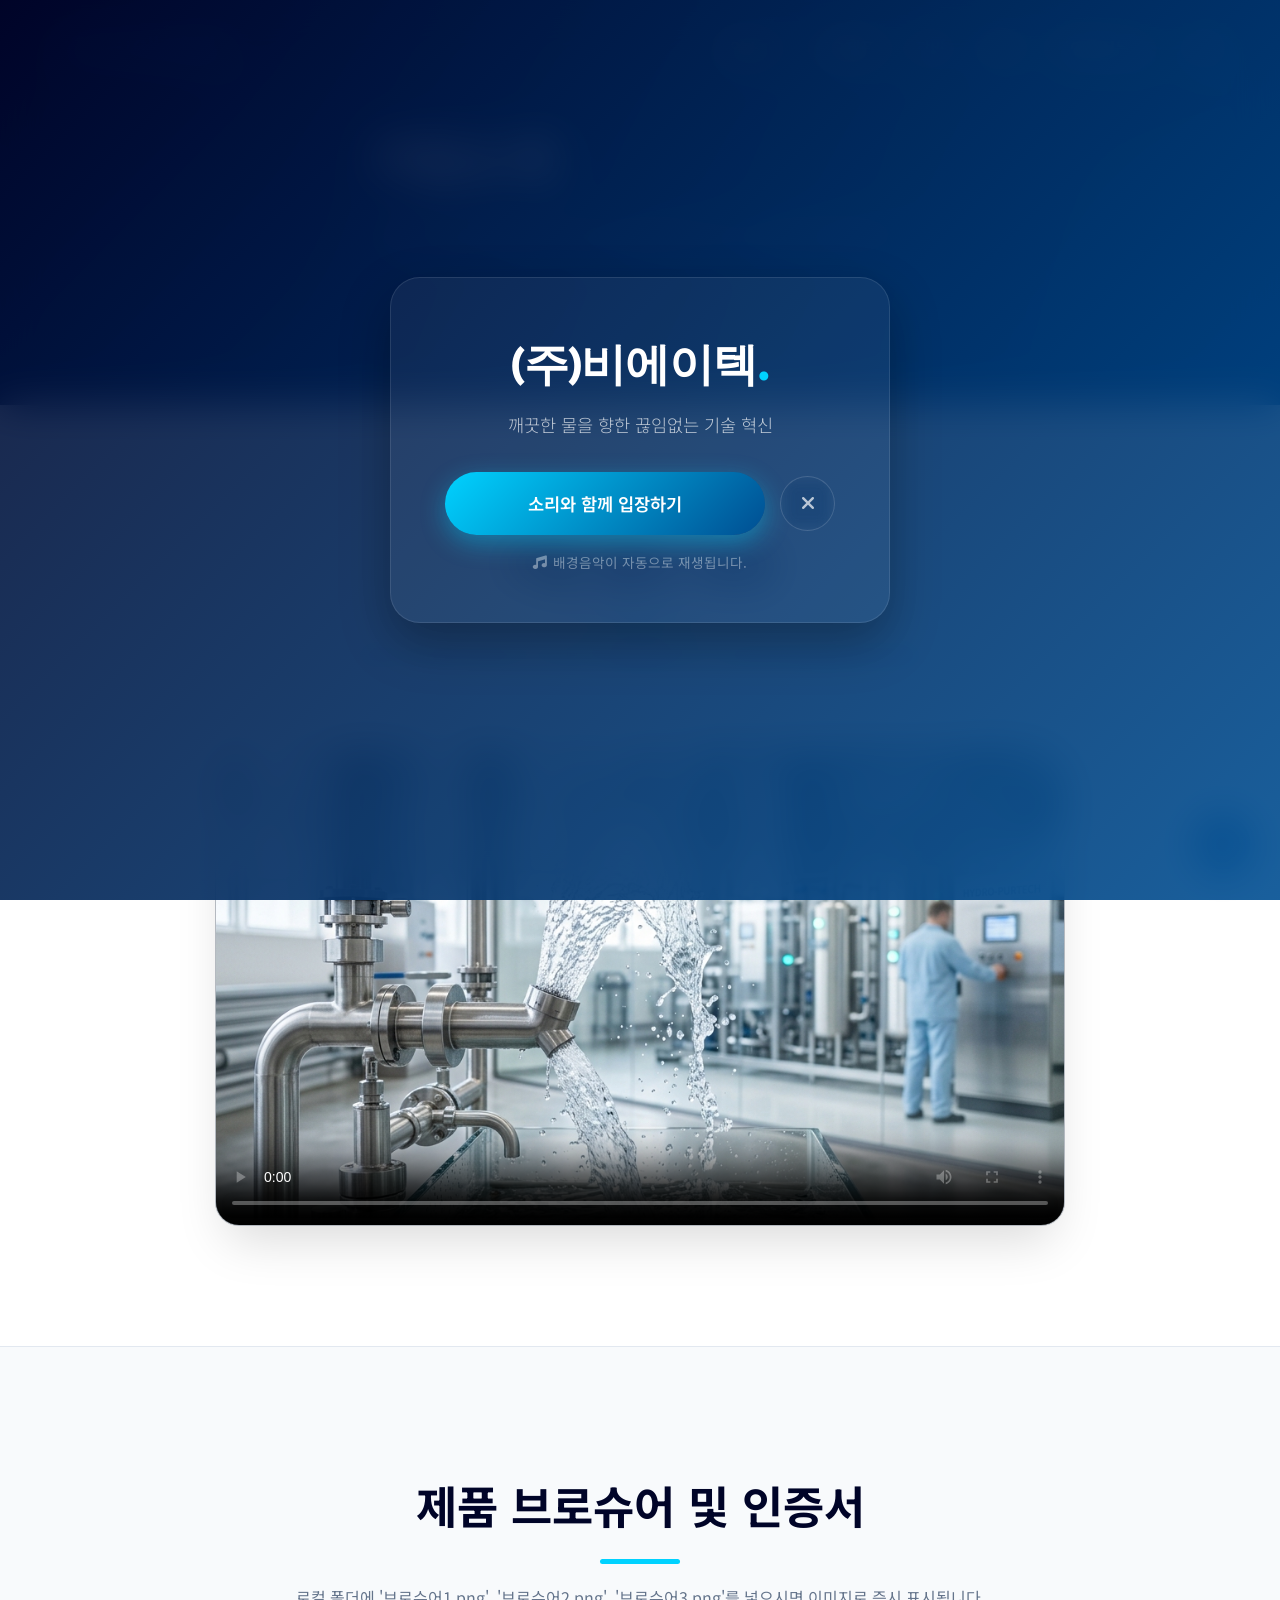
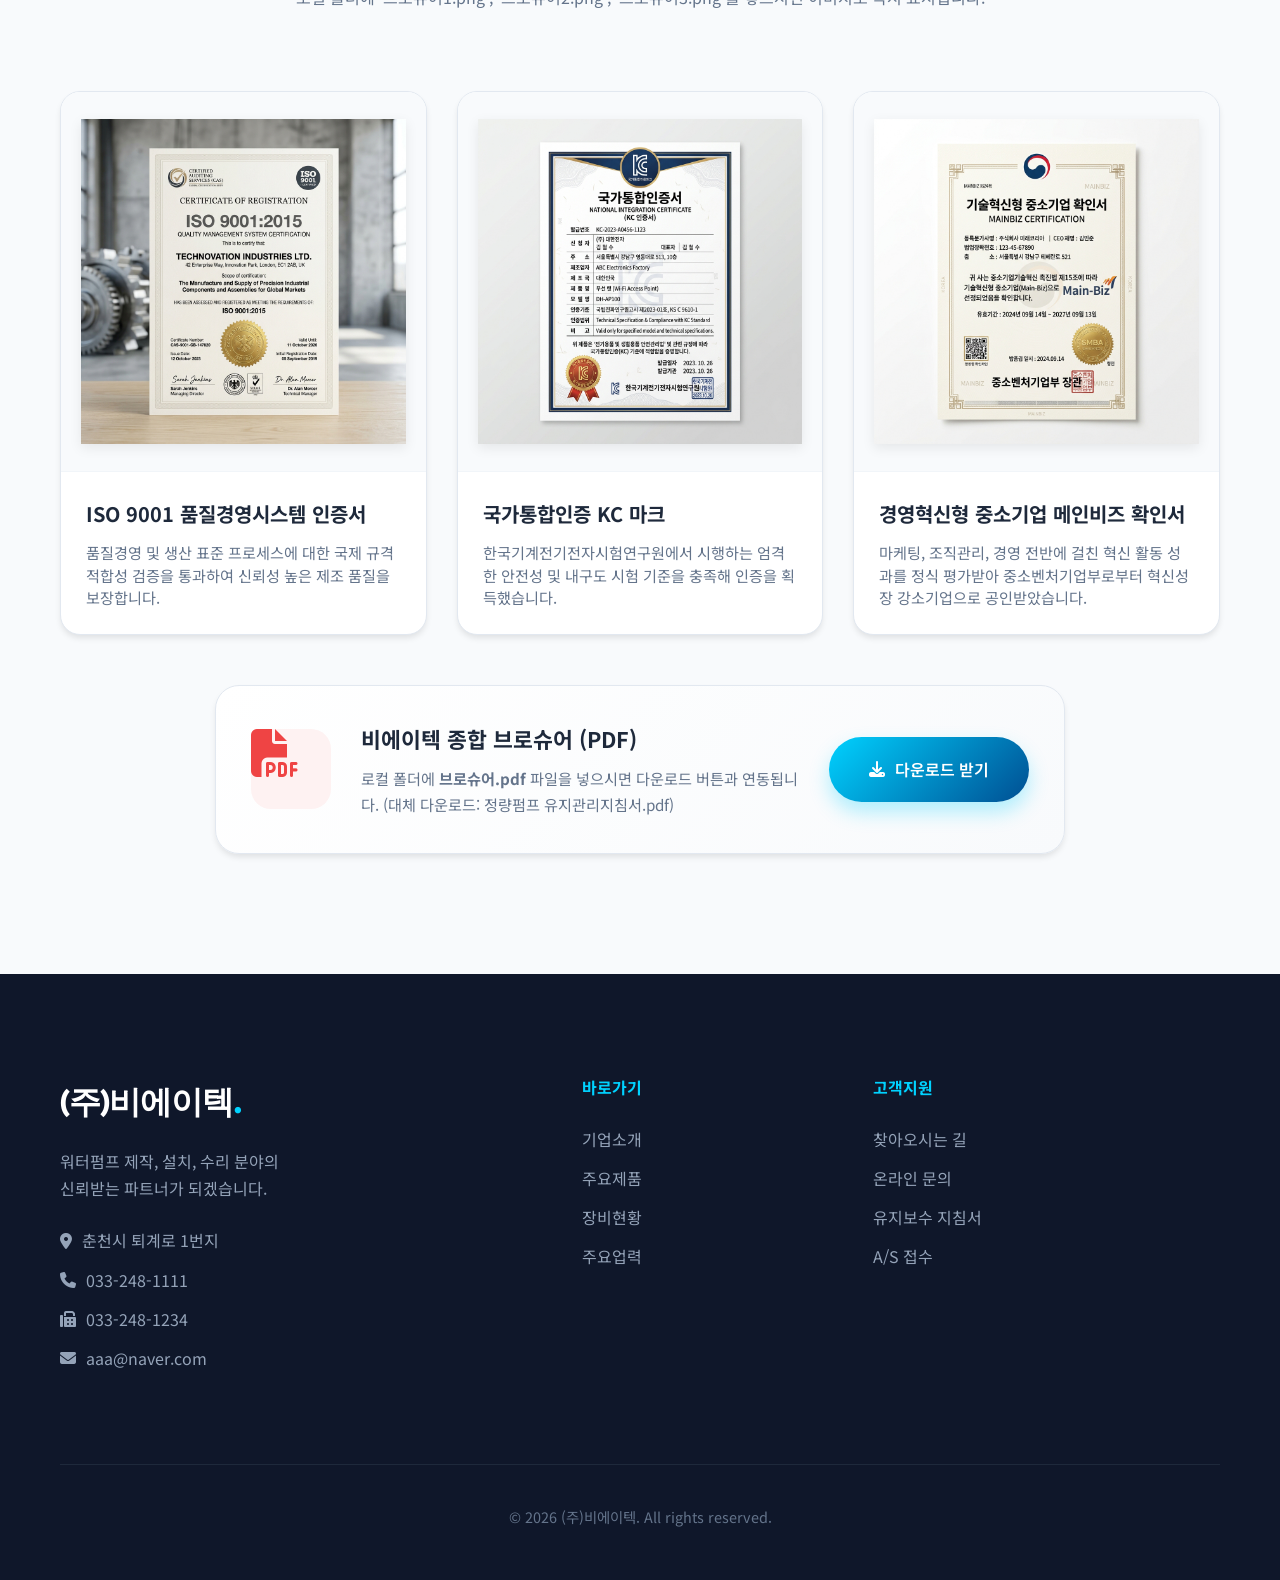
==== intro.html @ d4df1e77 "'기업소개' 부분을 수정해줘" ====
<!DOCTYPE html>
<html lang="ko">
<head>
    <meta charset="UTF-8">
    <meta name="viewport" content="width=device-width, initial-scale=1.0">
    <title>(주)비에이텍 - 기업소개</title>
    <meta name="description" content="(주)비에이텍의 기업 비전, 홍보 영상 및 정밀 정량펌프 제품 브로슈어를 소개합니다.">
    <link rel="stylesheet" href="index.css">
    <!-- Font Awesome for icons -->
    <link rel="stylesheet" href="https://cdnjs.cloudflare.com/ajax/libs/font-awesome/6.4.0/css/all.min.css">
</head>
<body>

    <!-- Header Navigation -->
    <nav id="navbar" class="scrolled"> <!-- Always scrolled styling on subpages for readability -->
        <div class="container nav-content">
            <a href="index.html" class="logo">(주)비에이텍<span>.</span></a>
            <ul class="nav-links">
                <li><a href="intro.html" class="active">기업소개</a></li>
                <li><a href="product.html">주요제품</a></li>
                <li><a href="equipment.html">장비</a></li>
                <li><a href="sales_history.html">업력</a></li>
                <li><a href="map.html">찾아오시는 길</a></li>
                <li><a href="inquiry.html">문의</a></li>
            </ul>
        </div>
    </nav>

    <!-- Subpage Hero Section -->
    <section class="subpage-hero">
        <div class="subpage-hero-overlay"></div>
        <div class="container subpage-hero-content reveal">
            <h1>기업소개</h1>
            <p>기술과 품질로 보답하는 물 관리 솔루션의 리더, (주)비에이텍입니다.</p>
        </div>
    </section>

    <!-- Company Video Section -->
    <section class="section" style="background-color: #ffffff;">
        <div class="container">
            <div class="section-header reveal">
                <h2>기업 홍보 영상</h2>
                <div class="divider"></div>
                <p style="margin-top: 20px; color: var(--text-muted);">혁신적인 기술력과 친환경 시스템으로 미래를 열어가는 비에이텍의 활약상을 감상하세요.</p>
            </div>
            
            <div class="video-container reveal">
                <!-- HTML5 Video Player with beautiful poster and local/online dual fallback -->
                <!-- 로컬 폴더에 '홍보영상.mp4' 파일이 있으면 우선 재생되며, 없을 경우 수처리 데모 영상이 재생됩니다. -->
                <video controls poster="hero.png" class="promo-video">
                    <source src="홍보영상.mp4" type="video/mp4">
                    <source src="https://assets.mixkit.co/videos/preview/mixkit-water-filtration-system-in-operation-40078-large.mp4" type="video/mp4">
                    우수한 화질의 비디오 플레이어가 지원되지 않는 브라우저입니다.
                </video>
            </div>
        </div>
    </section>

    <!-- Brochure Section -->
    <section class="section" style="background-color: #f8fafc; border-top: 1px solid #e2e8f0;">
        <div class="container">
            <div class="section-header reveal">
                <h2>제품 브로슈어 및 인증서</h2>
                <div class="divider"></div>
                <p style="margin-top: 20px; color: var(--text-muted);">로컬 폴더에 '브로슈어1.png', '브로슈어2.png', '브로슈어3.png'를 넣으시면 이미지로 즉시 표시됩니다.</p>
            </div>

            <!-- Brochure Gallery Grid with fallback image handling -->
            <div class="brochure-grid reveal">
                <div class="brochure-card">
                    <div class="brochure-img-wrapper">
                        <img src="브로슈어1.png" alt="ISO 9001 품질경영시스템 인증서" onerror="this.src='cert_iso.png'">
                    </div>
                    <div class="brochure-info">
                        <h3>ISO 9001 품질경영시스템 인증서</h3>
                        <p>품질경영 및 생산 표준 프로세스에 대한 국제 규격 적합성 검증을 통과하여 신뢰성 높은 제조 품질을 보장합니다.</p>
                    </div>
                </div>

                <div class="brochure-card">
                    <div class="brochure-img-wrapper">
                        <img src="브로슈어2.png" alt="국가통합인증 KC 마크" onerror="this.src='cert_kc.png'">
                    </div>
                    <div class="brochure-info">
                        <h3>국가통합인증 KC 마크</h3>
                        <p>한국기계전기전자시험연구원에서 시행하는 엄격한 안전성 및 내구도 시험 기준을 충족해 인증을 획득했습니다.</p>
                    </div>
                </div>

                <div class="brochure-card">
                    <div class="brochure-img-wrapper">
                        <img src="브로슈어3.png" alt="경영혁신형 중소기업 메인비즈 확인서" onerror="this.src='cert_mainbiz.png'">
                    </div>
                    <div class="brochure-info">
                        <h3>경영혁신형 중소기업 메인비즈 확인서</h3>
                        <p>마케팅, 조직관리, 경영 전반에 걸친 혁신 활동 성과를 정식 평가받아 중소벤처기업부로부터 혁신성장 강소기업으로 공인받았습니다.</p>
                    </div>
                </div>
            </div>

            <!-- Brochure Download Action -->
            <div class="brochure-download-container reveal">
                <div class="download-box">
                    <i class="fas fa-file-pdf download-icon"></i>
                    <div class="download-text">
                        <h3>비에이텍 종합 브로슈어 (PDF)</h3>
                        <p>로컬 폴더에 <strong>브로슈어.pdf</strong> 파일을 넣으시면 다운로드 버튼과 연동됩니다. (대체 다운로드: 정량펌프 유지관리지침서.pdf)</p>
                    </div>
                    <!-- 다운로드 기능 수행 링크. 브로슈어.pdf를 다운로드할 수 있도록 설계하되, 없을 경우 기존 지침서로 다운로드 실행 -->
                    <a href="브로슈어.pdf" download="비에이텍_브로슈어.pdf" class="btn btn-primary download-btn" onerror="this.href='정량펌프 유지관리지침서.pdf'">
                        <i class="fas fa-download"></i> 다운로드 받기
                    </a>
                </div>
            </div>
        </div>
    </section>

    <!-- Footer Section -->
    <footer>
        <div class="container">
            <div class="footer-grid">
                <div class="footer-brand">
                    <h3 class="logo">(주)비에이텍<span>.</span></h3>
                    <p style="margin-bottom: 25px; color: #94a3b8;">워터펌프 제작, 설치, 수리 분야의<br>신뢰받는 파트너가 되겠습니다.</p>
                    <div class="footer-info">
                        <p><i class="fas fa-map-marker-alt"></i> 춘천시 퇴계로 1번지</p>
                        <p><i class="fas fa-phone"></i> 033-248-1111</p>
                        <p><i class="fas fa-fax"></i> 033-248-1234</p>
                        <p><i class="fas fa-envelope"></i> aaa@naver.com</p>
                    </div>
                </div>
                <div class="footer-links">
                    <h4>바로가기</h4>
                    <ul>
                        <li><a href="intro.html">기업소개</a></li>
                        <li><a href="product.html">주요제품</a></li>
                        <li><a href="equipment.html">장비현황</a></li>
                        <li><a href="sales_history.html">주요업력</a></li>
                    </ul>
                </div>
                <div class="footer-links">
                    <h4>고객지원</h4>
                    <ul>
                        <li><a href="map.html">찾아오시는 길</a></li>
                        <li><a href="inquiry.html">온라인 문의</a></li>
                        <li><a href="#">유지보수 지침서</a></li>
                        <li><a href="#">A/S 접수</a></li>
                    </ul>
                </div>
            </div>
            <div class="footer-bottom">
                <p>&copy; 2026 (주)비에이텍. All rights reserved.</p>
            </div>
        </div>
    </footer>

    <!-- Lightbox Modal for Brochure Preview -->
    <div id="lightbox-modal" class="lightbox-modal">
        <span class="lightbox-close">&times;</span>
        <img class="lightbox-content" id="lightbox-img" alt="브로슈어 크게 보기">
        <div id="lightbox-caption" class="lightbox-caption"></div>
    </div>

    <script src="script.js"></script>
</body>
</html>
---- index.css ----
@import url('https://fonts.googleapis.com/css2?family=Outfit:wght@300;400;600;800&family=Noto+Sans+KR:wght@300;400;500;700;900&display=swap');

:root {
    --primary: #004e92;
    --primary-dark: #000428;
    --secondary: #00d2ff;
    --accent: #00f2fe;
    --white: #ffffff;
    --bg-light: #f8fafc;
    --text-main: #1e293b;
    --text-muted: #64748b;
    --glass: rgba(255, 255, 255, 0.7);
    --glass-border: rgba(255, 255, 255, 0.4);
    --shadow-sm: 0 4px 6px -1px rgb(0 0 0 / 0.1);
    --shadow-lg: 0 20px 25px -5px rgb(0 0 0 / 0.1);
    --transition: all 0.5s cubic-bezier(0.4, 0, 0.2, 1);
}

* {
    margin: 0;
    padding: 0;
    box-sizing: border-box;
}

body {
    font-family: 'Noto Sans KR', sans-serif;
    color: var(--text-main);
    line-height: 1.7;
    background-color: var(--bg-light);
    overflow-x: hidden;
}

/* --- Layout --- */
.container {
    max-width: 1200px;
    margin: 0 auto;
    padding: 0 20px;
}

section {
    padding: 120px 0;
}

/* --- Navigation --- */
nav {
    position: fixed;
    top: 0;
    width: 100%;
    z-index: 1000;
    padding: 1.5rem 0;
    transition: var(--transition);
}

nav.scrolled {
    background: rgba(255, 255, 255, 0.85);
    backdrop-filter: blur(15px);
    padding: 1rem 0;
    box-shadow: var(--shadow-sm);
    border-bottom: 1px solid var(--glass-border);
}

.nav-content {
    display: flex;
    justify-content: space-between;
    align-items: center;
}

.logo {
    font-family: 'Outfit', sans-serif;
    font-size: 1.8rem;
    font-weight: 800;
    color: var(--primary);
    text-decoration: none;
    letter-spacing: -1px;
}

.logo span {
    color: var(--secondary);
}

.nav-links {
    display: flex;
    gap: 2.5rem;
    list-style: none;
}

.nav-links a {
    text-decoration: none;
    color: var(--text-main);
    font-weight: 500;
    font-size: 1.05rem;
    transition: var(--transition);
    position: relative;
}

nav:not(.scrolled) .nav-links a {
    color: white;
}

.nav-links a::after {
    content: '';
    position: absolute;
    bottom: -5px;
    left: 0;
    width: 0;
    height: 2px;
    background: var(--secondary);
    transition: var(--transition);
}

.nav-links a:hover::after {
    width: 100%;
}

/* --- Hero Section --- */
.hero {
    height: 100vh;
    display: flex;
    align-items: center;
    position: relative;
    background: var(--primary-dark);
    color: white;
    overflow: hidden;
}

.hero-overlay {
    position: absolute;
    top: 0;
    left: 0;
    width: 100%;
    height: 100%;
    background: linear-gradient(135deg, rgba(0, 4, 40, 0.8) 0%, rgba(0, 78, 146, 0.4) 100%);
    z-index: 1;
}

.hero-img {
    position: absolute;
    top: 0;
    left: 0;
    width: 100%;
    height: 100%;
    object-fit: cover;
    z-index: 0;
    animation: zoomOut 20s infinite alternate;
}

@keyframes zoomOut {
    from { transform: scale(1); }
    to { transform: scale(1.1); }
}

.hero-content {
    position: relative;
    z-index: 2;
    max-width: 800px;
}

.hero h1 {
    font-size: 4rem;
    font-weight: 900;
    line-height: 1.2;
    margin-bottom: 2rem;
    text-shadow: 0 10px 30px rgba(0,0,0,0.5);
}

.hero p {
    font-size: 1.5rem;
    font-weight: 300;
    margin-bottom: 3rem;
    opacity: 0.9;
}

.cta-group {
    display: flex;
    gap: 1.5rem;
}

.btn {
    padding: 1.2rem 2.5rem;
    border-radius: 50px;
    font-weight: 600;
    text-decoration: none;
    transition: var(--transition);
    display: inline-block;
}

.btn-primary {
    background: linear-gradient(135deg, var(--secondary), var(--primary));
    color: white;
    box-shadow: 0 10px 20px rgba(0, 210, 255, 0.3);
}

.btn-primary:hover {
    transform: translateY(-5px);
    box-shadow: 0 15px 30px rgba(0, 210, 255, 0.4);
}

/* --- Features --- */
.section-header {
    text-align: center;
    margin-bottom: 80px;
}

.section-header h2 {
    font-size: 2.8rem;
    color: var(--primary-dark);
    margin-bottom: 15px;
}

.section-header .divider {
    width: 80px;
    height: 5px;
    background: var(--secondary);
    margin: 0 auto;
    border-radius: 10px;
}

.features-grid {
    display: grid;
    grid-template-columns: repeat(auto-fit, minmax(350px, 1fr));
    gap: 30px;
}

.feature-card {
    background: white;
    padding: 50px;
    border-radius: 30px;
    box-shadow: var(--shadow-sm);
    transition: var(--transition);
    border: 1px solid #f1f5f9;
}

.feature-card:hover {
    transform: translateY(-10px);
    box-shadow: var(--shadow-lg);
}

.feature-icon {
    font-size: 3rem;
    margin-bottom: 25px;
    display: block;
}

.feature-card h3 {
    font-size: 1.6rem;
    margin-bottom: 15px;
    color: var(--primary);
}

/* --- Certifications --- */
.cert-grid {
    display: grid;
    grid-template-columns: repeat(auto-fit, minmax(300px, 1fr));
    gap: 40px;
    margin-top: 50px;
}

.cert-item {
    text-align: center;
    background: white;
    padding: 30px;
    border-radius: 20px;
    box-shadow: var(--shadow-sm);
    transition: var(--transition);
}

.cert-item:hover {
    transform: translateY(-15px);
    box-shadow: var(--shadow-lg);
}

.cert-img-wrapper {
    width: 100%;
    height: 400px;
    background: #f8fafc;
    border-radius: 15px;
    overflow: hidden;
    margin-bottom: 25px;
    border: 1px solid #e2e8f0;
    display: flex;
    align-items: center;
    justify-content: center;
}

.cert-img-wrapper img {
    max-width: 90%;
    max-height: 90%;
    object-fit: contain;
    transition: var(--transition);
}

.cert-item:hover .cert-img-wrapper img {
    transform: scale(1.05);
}

.cert-item h3 {
    color: var(--primary);
    margin-bottom: 10px;
}

.cert-item p {
    color: var(--text-muted);
}

/* --- Table --- */
.table-container {
    background: white;
    padding: 40px;
    border-radius: 30px;
    box-shadow: var(--shadow-sm);
    overflow-x: auto;
}

table {
    width: 100%;
    border-collapse: collapse;
    min-width: 800px;
}

th {
    background: var(--bg-light);
    color: var(--primary);
    padding: 20px;
    text-align: center;
    font-weight: 700;
    border-bottom: 2px solid #e2e8f0;
}

td {
    padding: 20px;
    text-align: center;
    border-bottom: 1px solid #f1f5f9;
}

tr:hover {
    background-color: #f8fafc;
}

/* --- Footer --- */
footer {
    background: #0f172a;
    color: white;
    padding: 100px 0 50px;
}

.footer-grid {
    display: grid;
    grid-template-columns: 2fr 1fr 1.5fr;
    gap: 60px;
    margin-bottom: 80px;
}

.footer-brand h3 {
    font-size: 2rem;
    margin-bottom: 20px;
    color: white;
}

.footer-info p {
    color: #94a3b8;
    margin-bottom: 12px;
    display: flex;
    align-items: center;
    gap: 10px;
}

.footer-links h4 {
    margin-bottom: 25px;
    color: var(--secondary);
}

.footer-links ul {
    list-style: none;
}

.footer-links li {
    margin-bottom: 12px;
}

.footer-links a {
    color: #94a3b8;
    text-decoration: none;
    transition: var(--transition);
}

.footer-links a:hover {
    color: white;
    padding-left: 5px;
}

.footer-bottom {
    border-top: 1px solid #1e293b;
    padding-top: 40px;
    text-align: center;
    color: #64748b;
    font-size: 0.9rem;
}

/* --- Animations --- */
.reveal {
    opacity: 0;
    transform: translateY(40px);
    transition: all 1s ease-out;
}

.reveal.active {
    opacity: 1;
    transform: translateY(0);
}

/* Responsive */
@media (max-width: 1024px) {
    .footer-grid { grid-template-columns: 1fr 1fr; }
}

@media (max-width: 768px) {
    .hero h1 { font-size: 2.5rem; }
    .nav-links { display: none; }
    .footer-grid { grid-template-columns: 1fr; }
}

/* --- Floating Music Toggle Styles --- */
.music-toggle {
    position: fixed;
    bottom: 30px;
    right: 30px;
    width: 55px;
    height: 55px;
    border-radius: 50%;
    background: rgba(0, 78, 146, 0.8);
    backdrop-filter: blur(8px);
    -webkit-backdrop-filter: blur(8px);
    border: 1px solid rgba(0, 210, 255, 0.3);
    color: white;
    font-size: 1.3rem;
    cursor: pointer;
    display: flex;
    align-items: center;
    justify-content: center;
    z-index: 9999;
    box-shadow: 0 8px 25px rgba(0, 78, 146, 0.3);
    transition: all 0.4s cubic-bezier(0.175, 0.885, 0.32, 1.275);
}

.music-toggle:hover {
    transform: scale(1.1);
    background: rgba(0, 78, 146, 0.95);
    border-color: rgba(0, 210, 255, 0.6);
    box-shadow: 0 10px 30px rgba(0, 210, 255, 0.5);
}

.music-toggle:active {
    transform: scale(0.95);
}

/* Muted State */
.music-toggle.paused {
    background: rgba(30, 41, 59, 0.8);
    border-color: rgba(148, 163, 184, 0.3);
    box-shadow: 0 4px 15px rgba(0, 0, 0, 0.25);
}

.music-toggle.paused .music-icon {
    color: rgba(255, 255, 255, 0.6);
}

/* Concentric Pulse Waves */
.music-toggle .pulse-wave {
    position: absolute;
    top: -1px;
    left: -1px;
    right: -1px;
    bottom: -1px;
    border-radius: 50%;
    border: 1.5px solid rgba(0, 210, 255, 0.6);
    opacity: 0;
    z-index: -1;
    pointer-events: none;
}

.music-toggle.playing .pulse-wave {
    animation: pulsePlay 2.4s cubic-bezier(0.25, 0, 0, 1) infinite;
}

.music-toggle.playing .wave-2 {
    animation-delay: 1.2s;
}

@keyframes pulsePlay {
    0% {
        transform: scale(1);
        opacity: 0.8;
    }
    100% {
        transform: scale(1.6);
        opacity: 0;
    }
}

/* Mobile Responsiveness for Controller */
@media (max-width: 768px) {
    .music-toggle {
        bottom: 20px;
        right: 20px;
        width: 48px;
        height: 48px;
        font-size: 1.1rem;
    }
}

/* --- Splash Screen Styles --- */
.splash-overlay {
    position: fixed;
    top: 0;
    left: 0;
    width: 100vw;
    height: 100vh;
    background: linear-gradient(135deg, rgba(0, 4, 40, 0.9) 0%, rgba(0, 78, 146, 0.9) 100%);
    backdrop-filter: blur(20px);
    -webkit-backdrop-filter: blur(20px);
    z-index: 10000;
    display: flex;
    align-items: center;
    justify-content: center;
    transition: opacity 0.8s cubic-bezier(0.4, 0, 0.2, 1), visibility 0.8s;
}

.splash-overlay.fade-out {
    opacity: 0;
    visibility: hidden;
    pointer-events: none;
}

.splash-content {
    text-align: center;
    color: white;
    padding: 3rem;
    border-radius: 30px;
    background: rgba(255, 255, 255, 0.05);
    border: 1px solid rgba(255, 255, 255, 0.1);
    box-shadow: 0 20px 50px rgba(0, 0, 0, 0.3);
    max-width: 500px;
    width: 90%;
    transform: translateY(0);
    transition: transform 0.8s cubic-bezier(0.34, 1.56, 0.64, 1);
}

.splash-overlay.fade-out .splash-content {
    transform: translateY(-50px);
}

.splash-logo {
    font-family: 'Outfit', sans-serif;
    font-size: 2.8rem;
    font-weight: 800;
    color: white;
    margin-bottom: 0.5rem;
    letter-spacing: -1px;
}

.splash-logo span {
    color: #00d2ff;
}

.splash-subtitle {
    font-size: 1.1rem;
    color: rgba(255, 255, 255, 0.7);
    margin-bottom: 0px;
    font-weight: 300;
}

.splash-btn-group {
    display: flex;
    align-items: center;
    justify-content: center;
    gap: 15px;
    margin-top: 2rem;
    margin-bottom: 1rem;
    width: 100%;
}

.splash-btn {
    padding: 1.2rem 2.5rem;
    border: none;
    border-radius: 50px;
    font-family: 'Noto Sans KR', sans-serif;
    font-size: 1.1rem;
    font-weight: 600;
    color: white;
    background: linear-gradient(135deg, #00d2ff, #004e92);
    box-shadow: 0 8px 25px rgba(0, 210, 255, 0.4);
    cursor: pointer;
    transition: all 0.3s cubic-bezier(0.175, 0.885, 0.32, 1.275);
    position: relative;
    overflow: hidden;
    flex-grow: 1;
    max-width: 320px;
}

.splash-btn:hover {
    transform: scale(1.03);
    box-shadow: 0 12px 30px rgba(0, 210, 255, 0.6);
}

.splash-btn:active {
    transform: scale(0.98);
}

.splash-close-btn {
    width: 55px;
    height: 55px;
    border-radius: 50%;
    border: 1px solid rgba(255, 255, 255, 0.15);
    background: rgba(255, 255, 255, 0.05);
    color: rgba(255, 255, 255, 0.7);
    font-size: 1.2rem;
    cursor: pointer;
    display: flex;
    align-items: center;
    justify-content: center;
    transition: all 0.3s cubic-bezier(0.175, 0.885, 0.32, 1.275);
    backdrop-filter: blur(8px);
    -webkit-backdrop-filter: blur(8px);
    flex-shrink: 0;
}

.splash-close-btn:hover {
    transform: scale(1.05);
    background: rgba(255, 255, 255, 0.15);
    color: white;
    border-color: rgba(255, 255, 255, 0.3);
}

.splash-close-btn:active {
    transform: scale(0.95);
}

.splash-note {
    font-size: 0.85rem;
    color: rgba(255, 255, 255, 0.4);
    display: flex;
    align-items: center;
    justify-content: center;
    gap: 6px;
    width: 100%;
}

@media (max-width: 480px) {
    .splash-btn-group {
        flex-direction: column-reverse;
        gap: 12px;
    }
    .splash-btn {
        width: 100%;
        max-width: none;
    }
    .splash-close-btn {
        width: 100%;
        border-radius: 50px;
        height: 50px;
    }
}

/* --- Card News Section Styles --- */
.card-news-section {
    padding: 100px 0;
    background-color: #ffffff;
}

.card-news-slider-wrapper {
    display: flex;
    align-items: center;
    justify-content: center;
    gap: 30px;
    margin: 0 auto;
    max-width: 800px;
    width: 100%;
}

.slider-viewport {
    position: relative;
    width: 100%;
    max-width: 600px;
    aspect-ratio: 1 / 1; /* Set dynamically via JS, default square */
    background: #f8fafc;
    border-radius: 24px;
    box-shadow: var(--shadow-sm);
    border: 1px solid #e2e8f0;
    overflow: hidden;
    transition: box-shadow 0.3s ease;
}

.slider-viewport:hover {
    box-shadow: var(--shadow-lg);
}

.pdf-slides-track {
    display: flex;
    width: 100%;
    height: 100%;
    transition: transform 0.5s cubic-bezier(0.4, 0, 0.2, 1);
}

.pdf-slide {
    flex: 0 0 100%;
    width: 100%;
    height: 100%;
    display: flex;
    align-items: center;
    justify-content: center;
    background: white;
}

.pdf-slide canvas,
.pdf-slide img {
    max-width: 100%;
    max-height: 100%;
    object-fit: contain;
    display: block;
    background: white;
}

.pdf-loader {
    position: absolute;
    top: 0;
    left: 0;
    width: 100%;
    height: 100%;
    background: rgba(255, 255, 255, 0.95);
    display: flex;
    flex-direction: column;
    align-items: center;
    justify-content: center;
    gap: 15px;
    z-index: 10;
    color: var(--text-muted);
}

.pdf-loader .spinner {
    width: 40px;
    height: 40px;
    border: 3px solid rgba(0, 78, 146, 0.1);
    border-radius: 50%;
    border-top-color: var(--primary);
    animation: spin 1s ease-in-out infinite;
}

.slider-arrow-btn {
    width: 55px;
    height: 55px;
    border-radius: 50%;
    border: 1px solid #e2e8f0;
    background: white;
    color: var(--primary);
    font-size: 1.2rem;
    cursor: pointer;
    display: flex;
    align-items: center;
    justify-content: center;
    box-shadow: 0 4px 10px rgba(0, 0, 0, 0.05);
    transition: all 0.3s cubic-bezier(0.175, 0.885, 0.32, 1.275);
    flex-shrink: 0;
}

.slider-arrow-btn:hover:not(:disabled) {
    transform: scale(1.1);
    background: var(--primary);
    color: white;
    border-color: var(--primary);
    box-shadow: 0 8px 20px rgba(0, 78, 146, 0.2);
}

.slider-arrow-btn:active:not(:disabled) {
    transform: scale(0.95);
}

.slider-arrow-btn:disabled {
    opacity: 0.3;
    cursor: not-allowed;
}

.card-news-info {
    text-align: center;
    margin-top: 25px;
}

.page-indicator {
    font-family: 'Outfit', sans-serif;
    font-size: 1.1rem;
    font-weight: 600;
    color: var(--text-main);
    background: #f1f5f9;
    padding: 8px 18px;
    border-radius: 20px;
    display: inline-block;
    border: 1px solid #e2e8f0;
}

/* Mobile Responsiveness for Card News */
@media (max-width: 768px) {
    .card-news-slider-wrapper {
        gap: 15px;
    }
    .slider-arrow-btn {
        width: 45px;
        height: 45px;
        font-size: 1rem;
    }
}

@media (max-width: 576px) {
    .card-news-slider-wrapper {
        position: relative;
        padding-bottom: 70px;
    }
    .slider-arrow-btn {
        position: absolute;
        bottom: 10px;
        z-index: 5;
    }
    .slider-arrow-btn.prev {
        left: 20%;
        transform: translateX(-50%);
    }
    .slider-arrow-btn.next {
        right: 20%;
        transform: translateX(50%);
    }
    .slider-arrow-btn.prev:hover, .slider-arrow-btn.next:hover {
        transform: scale(1.05);
    }
    .card-news-info {
        margin-top: 0px;
    }
}

/* ==========================================================================
   Company Introduction Subpage (intro.html) Styles
   ========================================================================== */

/* --- Subpage Hero --- */
.subpage-hero {
    height: 45vh;
    min-height: 350px;
    display: flex;
    align-items: center;
    position: relative;
    background: linear-gradient(135deg, var(--primary-dark) 0%, var(--primary) 100%);
    color: white;
    overflow: hidden;
    padding-top: 80px; /* Offset for fixed header */
}

.subpage-hero-overlay {
    position: absolute;
    top: 0;
    left: 0;
    width: 100%;
    height: 100%;
    background: radial-gradient(circle at 80% 20%, rgba(0, 210, 255, 0.15) 0%, transparent 70%);
    z-index: 1;
}

.subpage-hero-content {
    position: relative;
    z-index: 2;
    max-width: 800px;
}

.subpage-hero h1 {
    font-size: 3.2rem;
    font-weight: 800;
    margin-bottom: 1rem;
    letter-spacing: -1px;
    background: linear-gradient(to right, #ffffff, #e2e8f0);
    -webkit-background-clip: text;
    -webkit-text-fill-color: transparent;
}

.subpage-hero p {
    font-size: 1.2rem;
    font-weight: 300;
    opacity: 0.9;
}

/* --- Company Video --- */
.video-container {
    max-width: 850px;
    margin: 0 auto;
    border-radius: 24px;
    overflow: hidden;
    box-shadow: 0 25px 50px -12px rgba(0, 0, 0, 0.15);
    border: 1px solid rgba(226, 232, 240, 0.8);
    background: #000;
    aspect-ratio: 16 / 9;
}

.promo-video {
    width: 100%;
    height: 100%;
    object-fit: cover;
    display: block;
}

/* --- Brochure Gallery --- */
.brochure-grid {
    display: grid;
    grid-template-columns: repeat(auto-fit, minmax(280px, 1fr));
    gap: 30px;
    margin-top: 40px;
    margin-bottom: 50px;
}

.brochure-card {
    background: white;
    border-radius: 20px;
    overflow: hidden;
    box-shadow: var(--shadow-sm);
    border: 1px solid #e2e8f0;
    transition: var(--transition);
}

.brochure-card:hover {
    transform: translateY(-8px);
    box-shadow: var(--shadow-lg);
    border-color: var(--secondary);
}

.brochure-img-wrapper {
    width: 100%;
    height: 380px;
    overflow: hidden;
    background: #f8fafc;
    display: flex;
    align-items: center;
    justify-content: center;
    border-bottom: 1px solid #f1f5f9;
    padding: 20px;
}

.brochure-img-wrapper img {
    max-width: 100%;
    max-height: 100%;
    object-fit: contain;
    transition: var(--transition);
    box-shadow: 0 4px 12px rgba(0,0,0,0.08);
}

.brochure-card:hover .brochure-img-wrapper img {
    transform: scale(1.03);
}

.brochure-info {
    padding: 25px;
}

.brochure-info h3 {
    font-size: 1.25rem;
    font-weight: 700;
    color: var(--text-main);
    margin-bottom: 10px;
}

.brochure-info p {
    font-size: 0.95rem;
    color: var(--text-muted);
    line-height: 1.5;
}

/* --- Brochure Download --- */
.brochure-download-container {
    max-width: 850px;
    margin: 40px auto 0;
}

.download-box {
    background: linear-gradient(135deg, #ffffff 0%, #f8fafc 100%);
    border-radius: 24px;
    padding: 35px;
    border: 1px solid #e2e8f0;
    display: flex;
    align-items: center;
    gap: 30px;
    box-shadow: var(--shadow-sm);
}

.download-icon {
    font-size: 3rem;
    color: #ef4444; /* PDF Red */
    background: #fef2f2;
    width: 80px;
    height: 80px;
    border-radius: 20px;
    display: flex;
    align-items: center;
    justify-content: center;
    flex-shrink: 0;
}

.download-text {
    flex-grow: 1;
}

.download-text h3 {
    font-size: 1.35rem;
    font-weight: 700;
    color: var(--text-main);
    margin-bottom: 8px;
}

.download-text p {
    font-size: 0.95rem;
    color: var(--text-muted);
}

.download-btn {
    display: inline-flex;
    align-items: center;
    gap: 10px;
    flex-shrink: 0;
}

/* Mobile responsive for subpages */
@media (max-width: 768px) {
    .subpage-hero {
        height: 35vh;
        min-height: 280px;
        text-align: center;
    }
    .subpage-hero h1 {
        font-size: 2.5rem;
    }
    .download-box {
        flex-direction: column;
        text-align: center;
        padding: 30px 20px;
    }
    .download-btn {
        width: 100%;
        justify-content: center;
    }
}

/* --- Lightbox Modal for Brochure/Certificates --- */
.lightbox-modal {
    display: none;
    position: fixed;
    z-index: 2000;
    padding-top: 100px;
    left: 0;
    top: 0;
    width: 100%;
    height: 100%;
    overflow: auto;
    background-color: rgba(15, 23, 42, 0.95);
    backdrop-filter: blur(10px);
}

.lightbox-content {
    margin: auto;
    display: block;
    max-width: 90%;
    max-height: 80vh;
    object-fit: contain;
    border-radius: 12px;
    box-shadow: 0 25px 50px -12px rgba(0, 0, 0, 0.5);
    transform: scale(0.9);
    opacity: 0;
    transition: all 0.3s ease;
}

.lightbox-modal.active .lightbox-content {
    transform: scale(1);
    opacity: 1;
}

.lightbox-close {
    position: absolute;
    top: 40px;
    right: 40px;
    color: #f8fafc;
    font-size: 40px;
    font-weight: bold;
    cursor: pointer;
    transition: var(--transition);
    width: 50px;
    height: 50px;
    display: flex;
    align-items: center;
    justify-content: center;
    background: rgba(255, 255, 255, 0.1);
    border-radius: 50%;
}

.lightbox-close:hover {
    color: var(--secondary);
    background: rgba(255, 255, 255, 0.2);
}

.lightbox-caption {
    margin: auto;
    display: block;
    width: 80%;
    max-width: 700px;
    text-align: center;
    color: #cbd5e1;
    padding: 20px 0;
    font-size: 1.1rem;
    font-weight: 500;
}
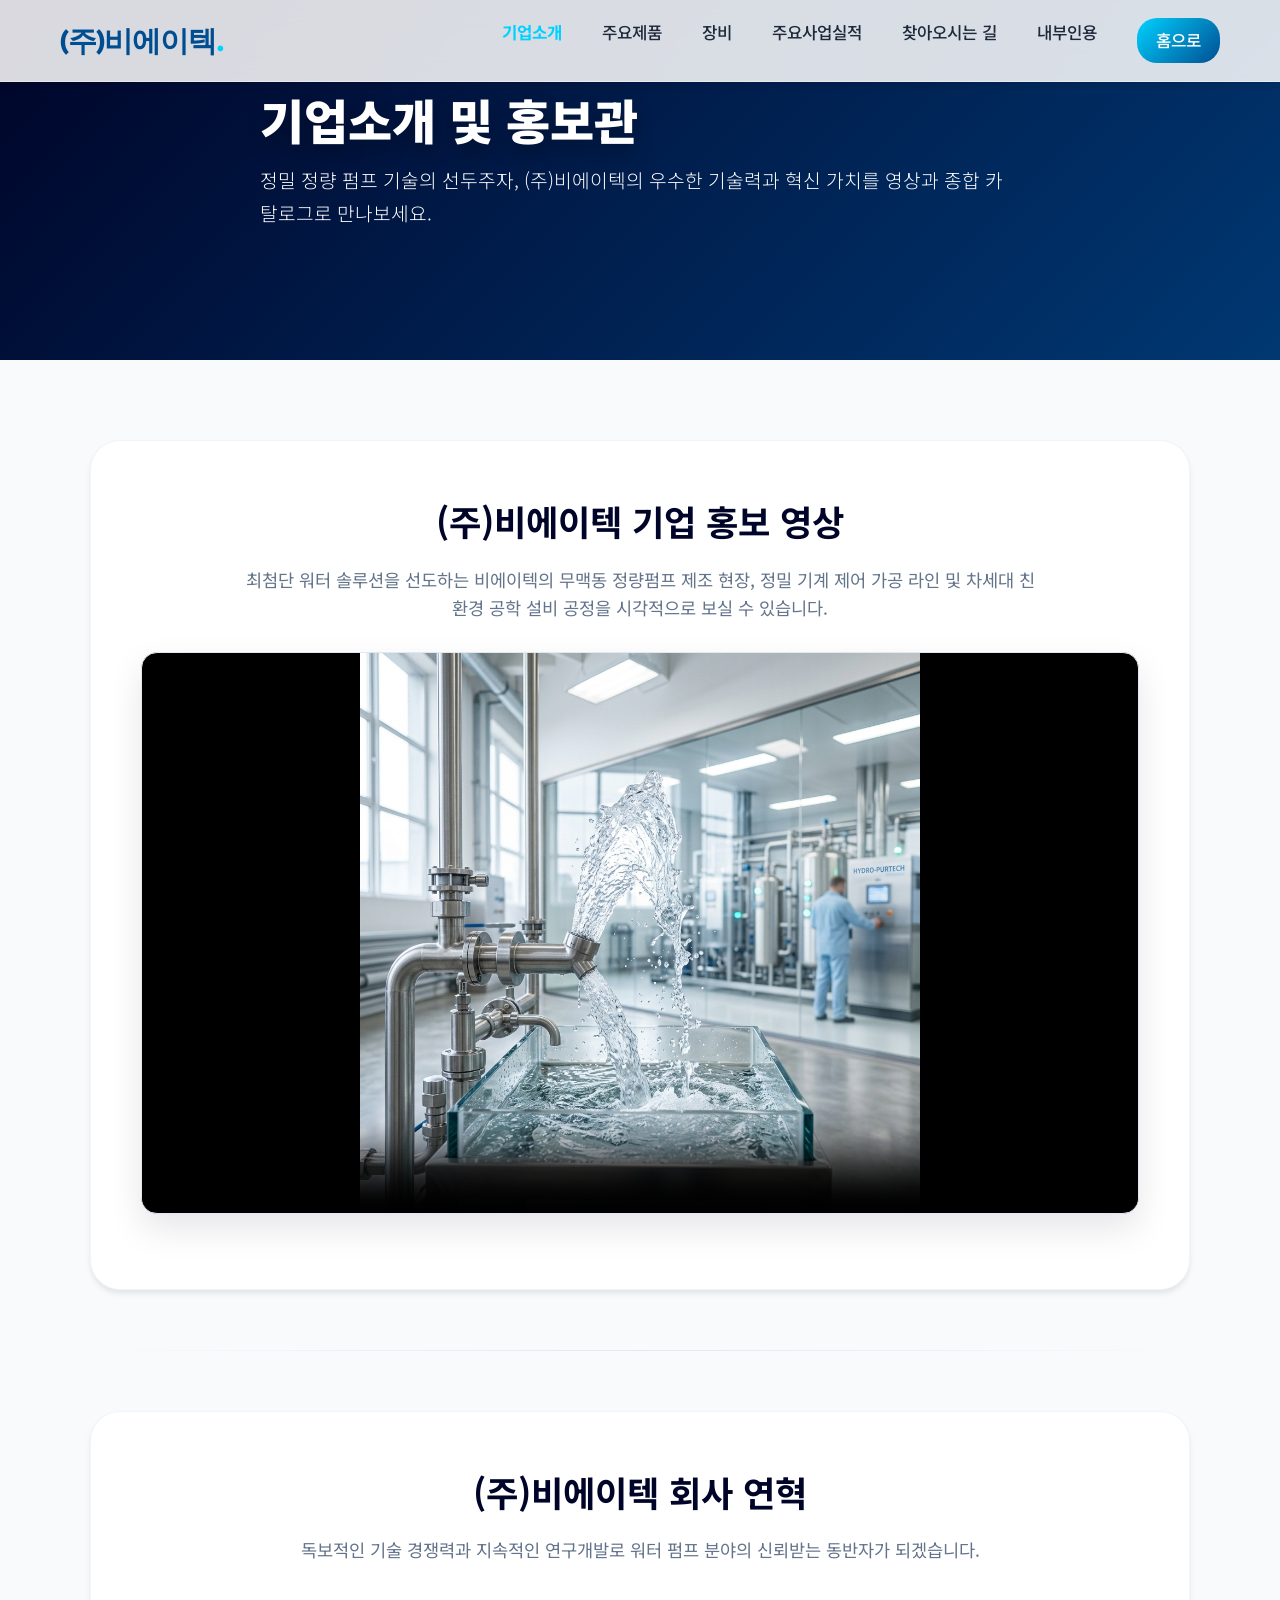
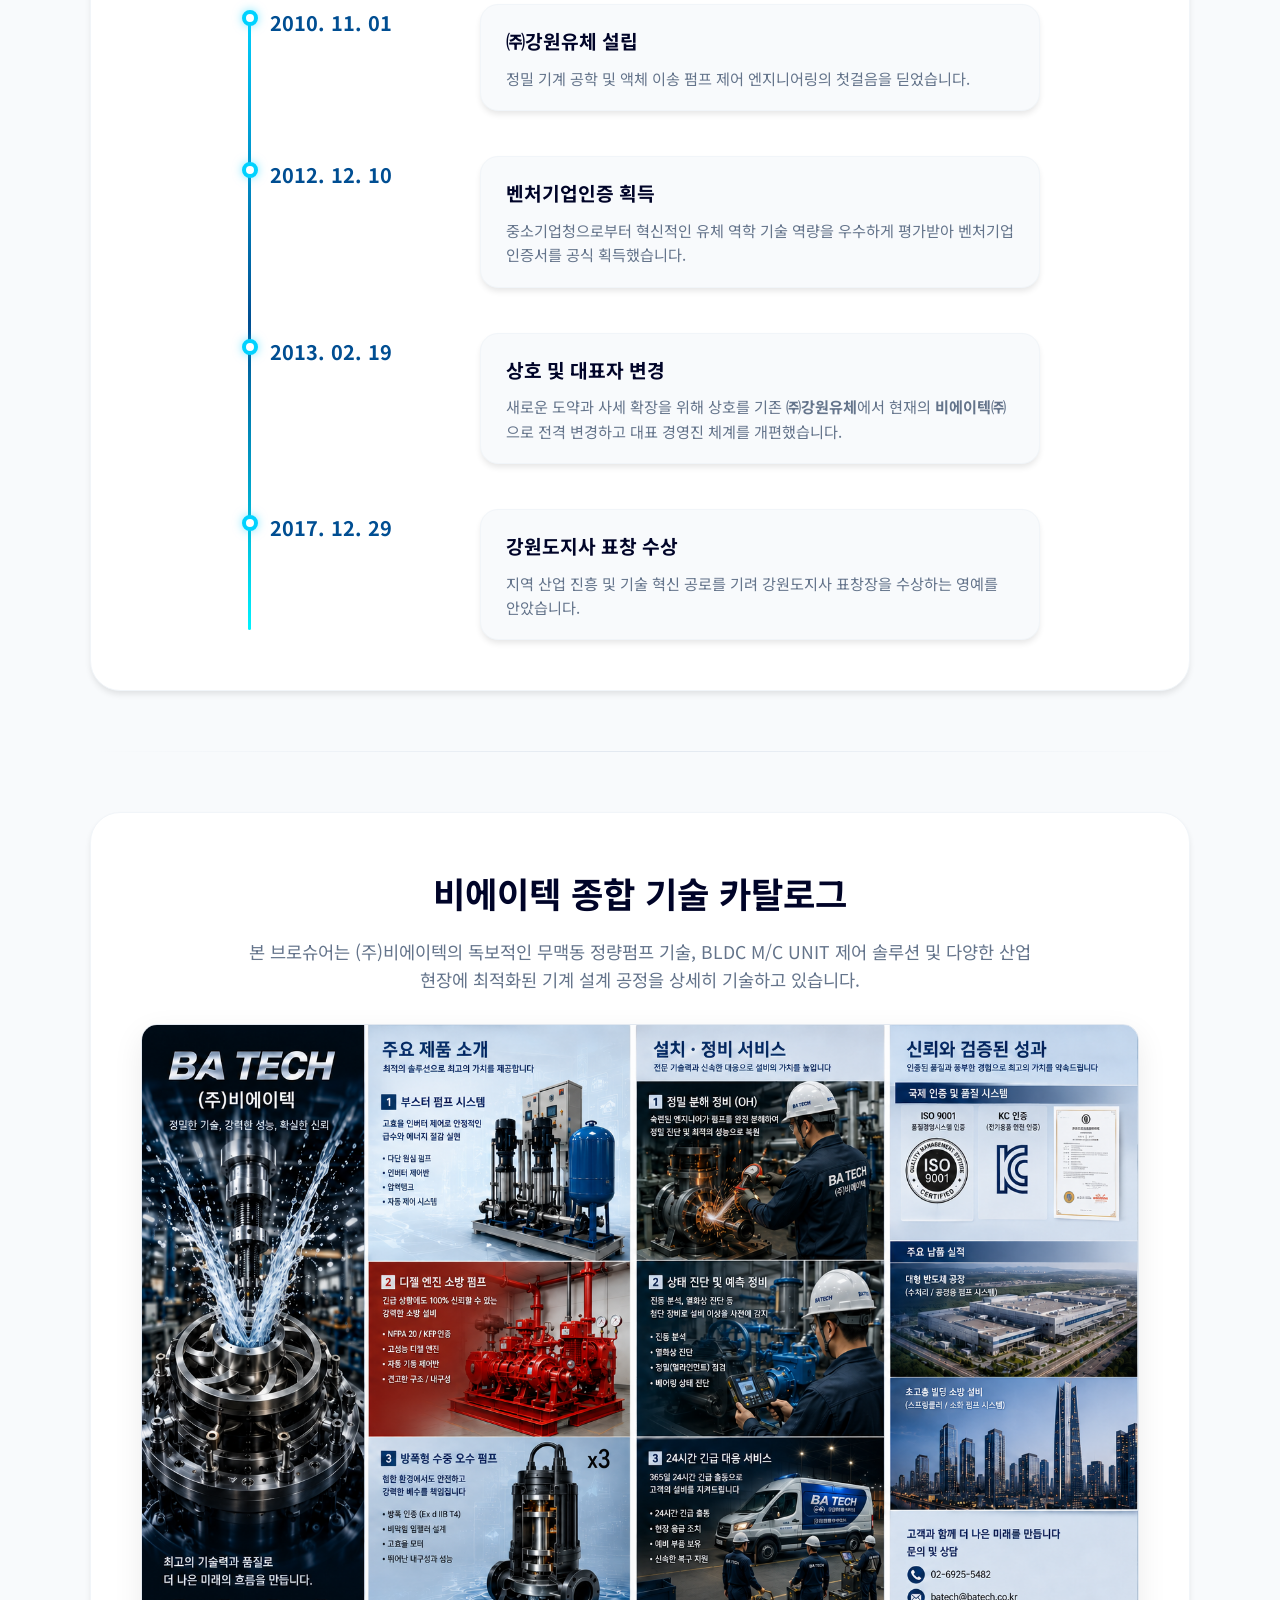
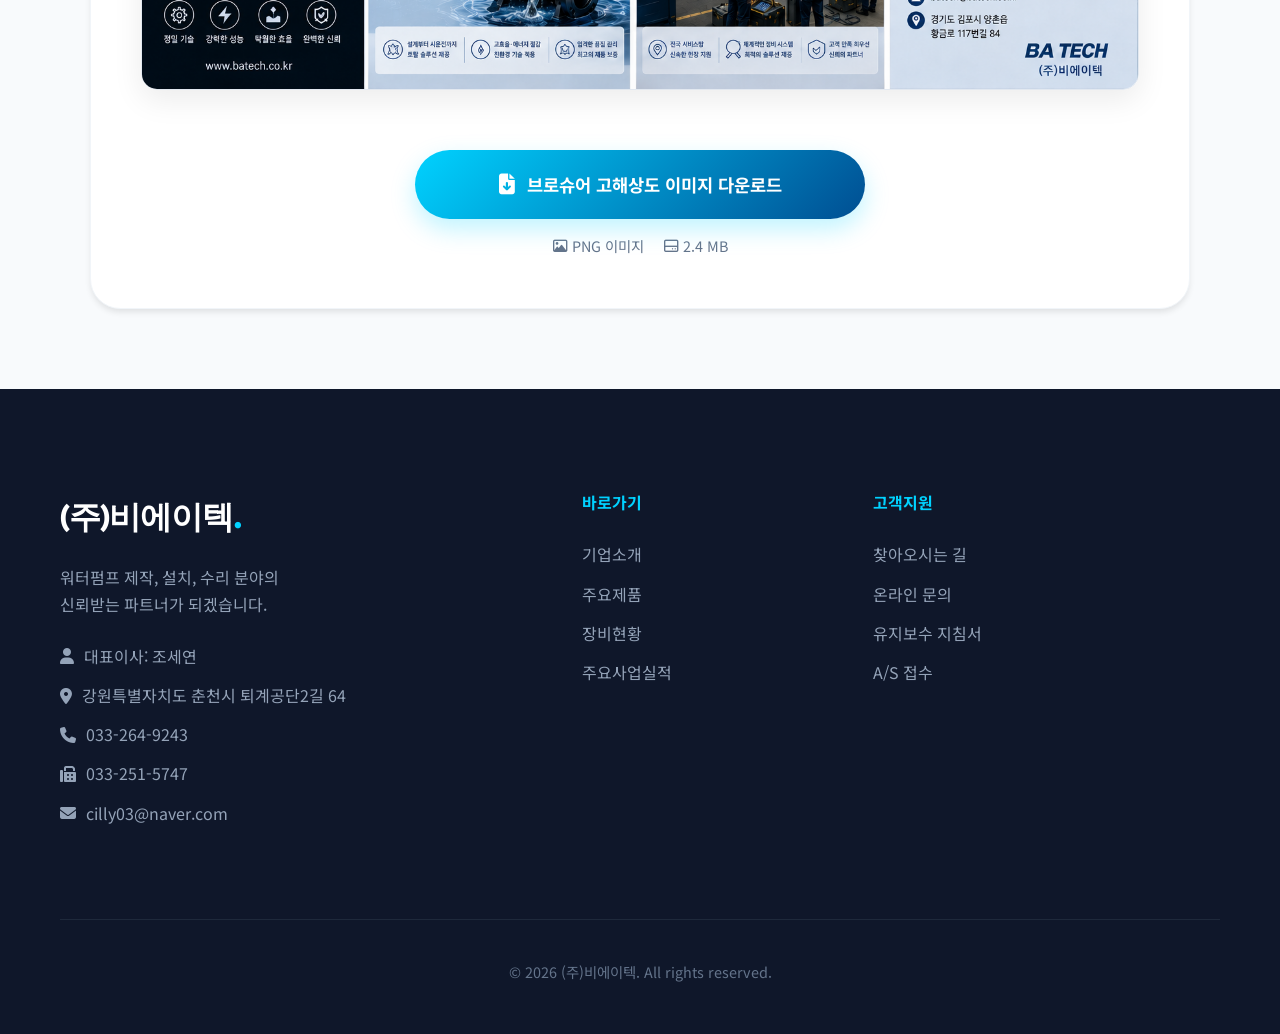
==== commit 4a3adce5: "홈페이지를 수정해줘" ====
--- a/intro.html
+++ b/intro.html
@@ -3,8 +3,8 @@
 <head>
     <meta charset="UTF-8">
     <meta name="viewport" content="width=device-width, initial-scale=1.0">
-    <title>(주)비에이텍 - 기업소개</title>
-    <meta name="description" content="(주)비에이텍의 기업 비전, 홍보 영상 및 정밀 정량펌프 제품 브로슈어를 소개합니다.">
+    <title>기업소개 - (주)비에이텍</title>
+    <meta name="description" content="(주)비에이텍의 무맥동 정량펌프 관련 종합 기업소개 브로슈어를 열람 및 다운로드하실 수 있습니다.">
     <link rel="stylesheet" href="index.css">
     <!-- Font Awesome for icons -->
     <link rel="stylesheet" href="https://cdnjs.cloudflare.com/ajax/libs/font-awesome/6.4.0/css/all.min.css">
@@ -12,106 +12,131 @@
 <body>
 
     <!-- Header Navigation -->
-    <nav id="navbar" class="scrolled"> <!-- Always scrolled styling on subpages for readability -->
+    <nav id="navbar" class="scrolled">
         <div class="container nav-content">
             <a href="index.html" class="logo">(주)비에이텍<span>.</span></a>
             <ul class="nav-links">
-                <li><a href="intro.html" class="active">기업소개</a></li>
+                <li><a href="intro.html" style="color: var(--secondary); font-weight: 700;">기업소개</a></li>
                 <li><a href="product.html">주요제품</a></li>
                 <li><a href="equipment.html">장비</a></li>
-                <li><a href="sales_history.html">업력</a></li>
+                <li><a href="records.html">주요사업실적</a></li>
                 <li><a href="map.html">찾아오시는 길</a></li>
-                <li><a href="inquiry.html">문의</a></li>
+                <li><a href="internal.html">내부인용</a></li>
+                <li><a href="index.html" class="btn" style="padding: 0.5rem 1.2rem; background: linear-gradient(135deg, var(--secondary), var(--primary)); color: white; border-radius: 20px;">홈으로</a></li>
             </ul>
         </div>
     </nav>
 
-    <!-- Subpage Hero Section -->
-    <section class="subpage-hero">
-        <div class="subpage-hero-overlay"></div>
-        <div class="container subpage-hero-content reveal">
-            <h1>기업소개</h1>
-            <p>기술과 품질로 보답하는 물 관리 솔루션의 리더, (주)비에이텍입니다.</p>
+    <!-- Sub-Hero Section -->
+    <section class="sub-hero">
+        <div class="sub-hero-overlay"></div>
+        <div class="container sub-hero-content">
+            <h1 class="reveal active">기업소개 및 홍보관</h1>
+            <p class="reveal active">정밀 정량 펌프 기술의 선두주자, (주)비에이텍의 우수한 기술력과 혁신 가치를 영상과 종합 카탈로그로 만나보세요.</p>
         </div>
     </section>
 
-    <!-- Company Video Section -->
-    <section class="section" style="background-color: #ffffff;">
+    <!-- Main Content Section -->
+    <section class="section" style="background-color: #f8fafc; padding: 80px 0;">
         <div class="container">
-            <div class="section-header reveal">
-                <h2>기업 홍보 영상</h2>
-                <div class="divider"></div>
-                <p style="margin-top: 20px; color: var(--text-muted);">혁신적인 기술력과 친환경 시스템으로 미래를 열어가는 비에이텍의 활약상을 감상하세요.</p>
-            </div>
             
-            <div class="video-container reveal">
-                <!-- HTML5 Video Player with beautiful poster and local/online dual fallback -->
-                <!-- 로컬 폴더에 '홍보영상.mp4' 파일이 있으면 우선 재생되며, 없을 경우 수처리 데모 영상이 재생됩니다. -->
-                <video controls poster="hero.png" class="promo-video">
-                    <source src="홍보영상.mp4" type="video/mp4">
-                    <source src="https://assets.mixkit.co/videos/preview/mixkit-water-filtration-system-in-operation-40078-large.mp4" type="video/mp4">
-                    우수한 화질의 비디오 플레이어가 지원되지 않는 브라우저입니다.
-                </video>
-            </div>
-        </div>
-    </section>
-
-    <!-- Brochure Section -->
-    <section class="section" style="background-color: #f8fafc; border-top: 1px solid #e2e8f0;">
-        <div class="container">
-            <div class="section-header reveal">
-                <h2>제품 브로슈어 및 인증서</h2>
-                <div class="divider"></div>
-                <p style="margin-top: 20px; color: var(--text-muted);">로컬 폴더에 '브로슈어1.png', '브로슈어2.png', '브로슈어3.png'를 넣으시면 이미지로 즉시 표시됩니다.</p>
+            <!-- Video Player Block -->
+            <div class="video-container reveal active" style="margin-bottom: 50px;">
+                <div class="video-info">
+                    <h2>(주)비에이텍 기업 홍보 영상</h2>
+                    <p>
+                        최첨단 워터 솔루션을 선도하는 비에이텍의 무맥동 정량펌프 제조 현장, 정밀 기계 제어 가공 라인 및 차세대 친환경 공학 설비 공정을 시각적으로 보실 수 있습니다.
+                    </p>
+                </div>
+                
+                <div class="video-wrapper">
+                    <video src="기업 홍보 영상.mp4" controls playsinline preload="metadata" poster="hero.png"></video>
+                </div>
             </div>
 
-            <!-- Brochure Gallery Grid with fallback image handling -->
-            <div class="brochure-grid reveal">
-                <div class="brochure-card">
-                    <div class="brochure-img-wrapper">
-                        <img src="브로슈어1.png" alt="ISO 9001 품질경영시스템 인증서" onerror="this.src='cert_iso.png'">
+            <!-- Page Section Separator -->
+            <div class="section-separator"></div>
+
+            <!-- Company History Block -->
+            <div id="history" class="history-container reveal active" style="margin-bottom: 50px;">
+                <div class="history-info">
+                    <h2>(주)비에이텍 회사 연혁</h2>
+                    <p>
+                        독보적인 기술 경쟁력과 지속적인 연구개발로 워터 펌프 분야의 신뢰받는 동반자가 되겠습니다.
+                    </p>
+                </div>
+                
+                <div class="timeline">
+                    <div class="timeline-line"></div>
+                    
+                    <div class="timeline-item">
+                        <div class="timeline-dot"></div>
+                        <div class="timeline-date">2010. 11. 01</div>
+                        <div class="timeline-content">
+                            <h3>㈜강원유체 설립</h3>
+                            <p>정밀 기계 공학 및 액체 이송 펌프 제어 엔지니어링의 첫걸음을 딛었습니다.</p>
+                        </div>
                     </div>
-                    <div class="brochure-info">
-                        <h3>ISO 9001 품질경영시스템 인증서</h3>
-                        <p>품질경영 및 생산 표준 프로세스에 대한 국제 규격 적합성 검증을 통과하여 신뢰성 높은 제조 품질을 보장합니다.</p>
+
+                    <div class="timeline-item">
+                        <div class="timeline-dot"></div>
+                        <div class="timeline-date">2012. 12. 10</div>
+                        <div class="timeline-content">
+                            <h3>벤처기업인증 획득</h3>
+                            <p>중소기업청으로부터 혁신적인 유체 역학 기술 역량을 우수하게 평가받아 벤처기업 인증서를 공식 획득했습니다.</p>
+                        </div>
                     </div>
-                </div>
 
-                <div class="brochure-card">
-                    <div class="brochure-img-wrapper">
-                        <img src="브로슈어2.png" alt="국가통합인증 KC 마크" onerror="this.src='cert_kc.png'">
+                    <div class="timeline-item">
+                        <div class="timeline-dot"></div>
+                        <div class="timeline-date">2013. 02. 19</div>
+                        <div class="timeline-content">
+                            <h3>상호 및 대표자 변경</h3>
+                            <p>새로운 도약과 사세 확장을 위해 상호를 기존 <strong>㈜강원유체</strong>에서 현재의 <strong>비에이텍㈜</strong>으로 전격 변경하고 대표 경영진 체계를 개편했습니다.</p>
+                        </div>
                     </div>
-                    <div class="brochure-info">
-                        <h3>국가통합인증 KC 마크</h3>
-                        <p>한국기계전기전자시험연구원에서 시행하는 엄격한 안전성 및 내구도 시험 기준을 충족해 인증을 획득했습니다.</p>
-                    </div>
-                </div>
 
-                <div class="brochure-card">
-                    <div class="brochure-img-wrapper">
-                        <img src="브로슈어3.png" alt="경영혁신형 중소기업 메인비즈 확인서" onerror="this.src='cert_mainbiz.png'">
-                    </div>
-                    <div class="brochure-info">
-                        <h3>경영혁신형 중소기업 메인비즈 확인서</h3>
-                        <p>마케팅, 조직관리, 경영 전반에 걸친 혁신 활동 성과를 정식 평가받아 중소벤처기업부로부터 혁신성장 강소기업으로 공인받았습니다.</p>
+                    <div class="timeline-item">
+                        <div class="timeline-dot"></div>
+                        <div class="timeline-date">2017. 12. 29</div>
+                        <div class="timeline-content">
+                            <h3>강원도지사 표창 수상</h3>
+                            <p>지역 산업 진흥 및 기술 혁신 공로를 기려 강원도지사 표창장을 수상하는 영예를 안았습니다.</p>
+                        </div>
                     </div>
                 </div>
             </div>
 
-            <!-- Brochure Download Action -->
-            <div class="brochure-download-container reveal">
-                <div class="download-box">
-                    <i class="fas fa-file-pdf download-icon"></i>
-                    <div class="download-text">
-                        <h3>비에이텍 종합 브로슈어 (PDF)</h3>
-                        <p>로컬 폴더에 <strong>브로슈어.pdf</strong> 파일을 넣으시면 다운로드 버튼과 연동됩니다. (대체 다운로드: 정량펌프 유지관리지침서.pdf)</p>
+            <!-- Page Section Separator -->
+            <div class="section-separator"></div>
+
+            <!-- Brochure Card Block -->
+            <div class="brochure-container reveal active">
+                <div class="brochure-info">
+                    <h2>비에이텍 종합 기술 카탈로그</h2>
+                    <p>
+                        본 브로슈어는 (주)비에이텍의 독보적인 무맥동 정량펌프 기술, BLDC M/C UNIT 제어 솔루션 및 다양한 산업 현장에 최적화된 기계 설계 공정을 상세히 기술하고 있습니다.
+                    </p>
+                </div>
+
+                <!-- Brochure Image Panel with Premium Hover Shadow -->
+                <div class="brochure-wrapper">
+                    <img src="브로슈어.png" alt="(주)비에이텍 공식 브로슈어">
+                </div>
+
+                <!-- Download Button Directly Beneath -->
+                <div class="download-action-area" style="max-width: 450px;">
+                    <a href="브로슈어.png" download="비에이텍_공식_브로슈어.png" class="btn-download">
+                        <i class="fas fa-file-download"></i>
+                        브로슈어 고해상도 이미지 다운로드
+                    </a>
+                    <div class="file-spec">
+                        <span><i class="far fa-image"></i> PNG 이미지</span>
+                        <span><i class="far fa-hdd"></i> 2.4 MB</span>
                     </div>
-                    <!-- 다운로드 기능 수행 링크. 브로슈어.pdf를 다운로드할 수 있도록 설계하되, 없을 경우 기존 지침서로 다운로드 실행 -->
-                    <a href="브로슈어.pdf" download="비에이텍_브로슈어.pdf" class="btn btn-primary download-btn" onerror="this.href='정량펌프 유지관리지침서.pdf'">
-                        <i class="fas fa-download"></i> 다운로드 받기
-                    </a>
                 </div>
             </div>
+
         </div>
     </section>
 
@@ -123,10 +148,11 @@
                     <h3 class="logo">(주)비에이텍<span>.</span></h3>
                     <p style="margin-bottom: 25px; color: #94a3b8;">워터펌프 제작, 설치, 수리 분야의<br>신뢰받는 파트너가 되겠습니다.</p>
                     <div class="footer-info">
-                        <p><i class="fas fa-map-marker-alt"></i> 춘천시 퇴계로 1번지</p>
-                        <p><i class="fas fa-phone"></i> 033-248-1111</p>
-                        <p><i class="fas fa-fax"></i> 033-248-1234</p>
-                        <p><i class="fas fa-envelope"></i> aaa@naver.com</p>
+                        <p><i class="fas fa-user"></i> 대표이사: 조세연</p>
+                        <p><i class="fas fa-map-marker-alt"></i> 강원특별자치도 춘천시 퇴계공단2길 64</p>
+                        <p><i class="fas fa-phone"></i> 033-264-9243</p>
+                        <p><i class="fas fa-fax"></i> 033-251-5747</p>
+                        <p><i class="fas fa-envelope"></i> cilly03@naver.com</p>
                     </div>
                 </div>
                 <div class="footer-links">
@@ -135,7 +161,7 @@
                         <li><a href="intro.html">기업소개</a></li>
                         <li><a href="product.html">주요제품</a></li>
                         <li><a href="equipment.html">장비현황</a></li>
-                        <li><a href="sales_history.html">주요업력</a></li>
+                        <li><a href="records.html">주요사업실적</a></li>
                     </ul>
                 </div>
                 <div class="footer-links">
@@ -143,8 +169,8 @@
                     <ul>
                         <li><a href="map.html">찾아오시는 길</a></li>
                         <li><a href="inquiry.html">온라인 문의</a></li>
-                        <li><a href="#">유지보수 지침서</a></li>
-                        <li><a href="#">A/S 접수</a></li>
+                        <li><a href="equipment.html">유지보수 지침서</a></li>
+                        <li><a href="inquiry.html">A/S 접수</a></li>
                     </ul>
                 </div>
             </div>
@@ -154,13 +180,9 @@
         </div>
     </footer>
 
-    <!-- Lightbox Modal for Brochure Preview -->
-    <div id="lightbox-modal" class="lightbox-modal">
-        <span class="lightbox-close">&times;</span>
-        <img class="lightbox-content" id="lightbox-img" alt="브로슈어 크게 보기">
-        <div id="lightbox-caption" class="lightbox-caption"></div>
-    </div>
-
     <script src="script.js"></script>
 </body>
 </html>
+
+
+
--- a/index.css
+++ b/index.css
@@ -408,645 +408,1756 @@
     transform: translateY(0);
 }
 
+/* --- Sub Hero Section (For sub-pages) --- */
+.sub-hero {
+    height: 40vh;
+    min-height: 300px;
+    display: flex;
+    align-items: center;
+    position: relative;
+    background: var(--primary-dark);
+    color: white;
+    overflow: hidden;
+    padding-top: 80px; /* Accounts for fixed navbar */
+}
+
+.sub-hero-overlay {
+    position: absolute;
+    top: 0;
+    left: 0;
+    width: 100%;
+    height: 100%;
+    background: linear-gradient(135deg, rgba(0, 4, 40, 0.9) 0%, rgba(0, 78, 146, 0.7) 100%);
+    z-index: 1;
+}
+
+.sub-hero-content {
+    position: relative;
+    z-index: 2;
+    max-width: 800px;
+}
+
+.sub-hero h1 {
+    font-size: 3rem;
+    font-weight: 900;
+    line-height: 1.2;
+    margin-bottom: 1rem;
+    text-shadow: 0 10px 20px rgba(0,0,0,0.3);
+}
+
+.sub-hero p {
+    font-size: 1.2rem;
+    font-weight: 300;
+    opacity: 0.9;
+}
+
+/* --- Equipment Layout --- */
+.equipment-layout {
+    display: grid;
+    grid-template-columns: 1.2fr 1.8fr;
+    gap: 60px;
+    align-items: flex-start;
+}
+
+/* --- Book Mockup (3D tactile look) --- */
+.book-container {
+    perspective: 1000px;
+    display: flex;
+    flex-direction: column;
+    align-items: center;
+    justify-content: center;
+}
+
+.book-mockup {
+    position: relative;
+    width: 100%;
+    max-width: 380px;
+    aspect-ratio: 1 / 1.414; /* Standard A4 ratio */
+    border-radius: 4px 15px 15px 4px;
+    box-shadow: 
+        5px 5px 20px rgba(0, 0, 0, 0.2),
+        15px 15px 40px rgba(0, 0, 0, 0.15),
+        -2px 0px 5px rgba(255, 255, 255, 0.2) inset;
+    background: #fff;
+    transform: rotateY(-10deg) rotateX(5deg);
+    transform-style: preserve-3d;
+    transition: transform 0.6s cubic-bezier(0.4, 0, 0.2, 1), box-shadow 0.6s ease;
+    overflow: hidden;
+}
+
+.book-mockup::before {
+    content: '';
+    position: absolute;
+    top: 0;
+    left: 0;
+    width: 15px;
+    height: 100%;
+    background: linear-gradient(to right, rgba(0,0,0,0.15) 0%, rgba(0,0,0,0.0) 100%);
+    z-index: 5;
+}
+
+.book-mockup::after {
+    content: '';
+    position: absolute;
+    top: 0;
+    left: 15px;
+    width: 1px;
+    height: 100%;
+    background: rgba(255, 255, 255, 0.15);
+    z-index: 5;
+}
+
+.book-mockup:hover {
+    transform: rotateY(-2deg) rotateX(2deg) translateY(-8px);
+    box-shadow: 
+        10px 15px 35px rgba(0, 4, 40, 0.3),
+        25px 30px 60px rgba(0, 0, 0, 0.2);
+}
+
+.book-mockup img {
+    width: 100%;
+    height: 100%;
+    object-fit: cover;
+    display: block;
+}
+
+/* --- Download Action Block --- */
+.download-action-area {
+    margin-top: 30px;
+    text-align: center;
+    width: 100%;
+    max-width: 380px;
+}
+
+.btn-download {
+    display: inline-flex;
+    align-items: center;
+    justify-content: center;
+    gap: 12px;
+    width: 100%;
+    padding: 1.2rem 2rem;
+    font-size: 1.1rem;
+    font-weight: 700;
+    border-radius: 50px;
+    background: linear-gradient(135deg, var(--secondary), var(--primary));
+    color: white;
+    text-decoration: none;
+    box-shadow: 0 10px 25px rgba(0, 210, 255, 0.25);
+    transition: var(--transition);
+    position: relative;
+    overflow: hidden;
+}
+
+.btn-download::before {
+    content: '';
+    position: absolute;
+    top: 0;
+    left: -100%;
+    width: 100%;
+    height: 100%;
+    background: linear-gradient(
+        90deg,
+        transparent,
+        rgba(255, 255, 255, 0.2),
+        transparent
+    );
+    transition: 0.5s;
+}
+
+.btn-download:hover::before {
+    left: 100%;
+}
+
+.btn-download:hover {
+    transform: translateY(-5px);
+    box-shadow: 0 15px 30px rgba(0, 210, 255, 0.4);
+}
+
+.btn-download i {
+    font-size: 1.3rem;
+    animation: bounce 2s infinite;
+}
+
+@keyframes bounce {
+    0%, 100% { transform: translateY(0); }
+    50% { transform: translateY(4px); }
+}
+
+.file-spec {
+    display: flex;
+    justify-content: center;
+    gap: 20px;
+    margin-top: 15px;
+    font-size: 0.9rem;
+    color: var(--text-muted);
+}
+
+.file-spec span {
+    display: flex;
+    align-items: center;
+    gap: 5px;
+}
+
+/* --- Info Details --- */
+.manual-details {
+    padding-left: 20px;
+}
+
+.manual-details h2 {
+    font-size: 2.5rem;
+    color: var(--primary-dark);
+    margin-bottom: 20px;
+    line-height: 1.3;
+}
+
+.manual-details .intro-text {
+    font-size: 1.15rem;
+    color: var(--text-main);
+    margin-bottom: 30px;
+    line-height: 1.8;
+}
+
+.manual-meta-grid {
+    display: grid;
+    grid-template-columns: repeat(auto-fit, minmax(220px, 1fr));
+    gap: 20px;
+    margin-bottom: 40px;
+}
+
+.meta-card {
+    background: white;
+    padding: 20px 25px;
+    border-radius: 20px;
+    border: 1px solid #f1f5f9;
+    box-shadow: var(--shadow-sm);
+    transition: var(--transition);
+}
+
+.meta-card:hover {
+    box-shadow: var(--shadow-lg);
+    transform: translateY(-3px);
+}
+
+.meta-card h4 {
+    font-size: 1rem;
+    color: var(--primary);
+    margin-bottom: 8px;
+    display: flex;
+    align-items: center;
+    gap: 8px;
+}
+
+.meta-card p {
+    font-size: 1.05rem;
+    font-weight: 500;
+    color: var(--text-main);
+}
+
+/* --- Quick Preview Outline --- */
+.preview-outline {
+    background: white;
+    border-radius: 24px;
+    border: 1px solid #f1f5f9;
+    box-shadow: var(--shadow-sm);
+    padding: 35px;
+}
+
+.preview-outline h3 {
+    font-size: 1.4rem;
+    color: var(--primary-dark);
+    margin-bottom: 20px;
+    border-left: 4px solid var(--secondary);
+    padding-left: 12px;
+}
+
+.outline-list {
+    list-style: none;
+}
+
+.outline-list li {
+    display: flex;
+    align-items: flex-start;
+    gap: 12px;
+    padding: 12px 0;
+    border-bottom: 1px solid #f1f5f9;
+    font-size: 1rem;
+}
+
+.outline-list li:last-child {
+    border-bottom: none;
+    padding-bottom: 0;
+}
+
+.outline-list li i {
+    color: var(--secondary);
+    margin-top: 4px;
+}
+
+.outline-list li span {
+    font-weight: 600;
+    color: var(--primary);
+    min-width: 70px;
+    display: inline-block;
+}
+
+/* --- Brochure Styles --- */
+.brochure-container {
+    display: flex;
+    flex-direction: column;
+    align-items: center;
+    justify-content: center;
+    max-width: 1100px;
+    margin: 0 auto;
+    background: white;
+    padding: 50px;
+    border-radius: 30px;
+    box-shadow: var(--shadow-sm);
+    border: 1px solid #f1f5f9;
+}
+
+.brochure-wrapper {
+    position: relative;
+    width: 100%;
+    border-radius: 16px;
+    overflow: hidden;
+    box-shadow: 0 10px 30px rgba(0, 0, 0, 0.08);
+    border: 1px solid #e2e8f0;
+    margin-bottom: 30px;
+    transition: var(--transition);
+}
+
+.brochure-wrapper:hover {
+    box-shadow: 0 15px 45px rgba(0, 4, 40, 0.12);
+    transform: translateY(-5px);
+}
+
+.brochure-wrapper img {
+    width: 100%;
+    height: auto;
+    display: block;
+    object-fit: contain;
+}
+
+.brochure-info {
+    text-align: center;
+    margin-bottom: 30px;
+    max-width: 800px;
+}
+
+.brochure-info h2 {
+    font-size: 2.2rem;
+    color: var(--primary-dark);
+    margin-bottom: 15px;
+}
+
+.brochure-info p {
+    color: var(--text-muted);
+    font-size: 1.1rem;
+    line-height: 1.6;
+}
+
+/* --- Floating Music Button & Waves --- */
+.music-btn {
+    position: fixed;
+    bottom: 30px;
+    right: 30px;
+    width: 56px;
+    height: 56px;
+    background: rgba(15, 23, 42, 0.75);
+    backdrop-filter: blur(10px);
+    -webkit-backdrop-filter: blur(10px);
+    border: 1px solid rgba(255, 255, 255, 0.15);
+    border-radius: 50%;
+    display: flex;
+    align-items: center;
+    justify-content: center;
+    cursor: pointer;
+    z-index: 9999;
+    box-shadow: 0 10px 30px rgba(0, 0, 0, 0.3);
+    transition: all 0.3s cubic-bezier(0.4, 0, 0.2, 1);
+}
+
+.music-btn:hover {
+    transform: scale(1.1) translateY(-3px);
+    background: rgba(15, 23, 42, 0.9);
+    border-color: var(--secondary);
+    box-shadow: 0 15px 35px rgba(0, 210, 255, 0.4);
+}
+
+.music-icon {
+    color: white;
+    font-size: 1.15rem;
+    transition: all 0.3s ease;
+}
+
+.music-waves {
+    display: flex;
+    justify-content: center;
+    align-items: flex-end;
+    gap: 3px;
+    height: 18px;
+    position: absolute;
+    opacity: 0;
+    transition: all 0.3s ease;
+}
+
+.music-waves .stroke {
+    background: var(--secondary);
+    height: 100%;
+    width: 3px;
+    border-radius: 50px;
+    animation: wave-anim 1.2s ease-in-out infinite;
+}
+
+.music-waves .stroke:nth-child(2) {
+    animation-delay: 0.3s;
+}
+
+.music-waves .stroke:nth-child(3) {
+    animation-delay: 0.6s;
+}
+
+.music-waves .stroke:nth-child(4) {
+    animation-delay: 0.1s;
+}
+
+/* Active State: Playing Music */
+.music-btn.playing .music-icon {
+    opacity: 0;
+    transform: scale(0.5);
+}
+
+.music-btn.playing .music-waves {
+    opacity: 1;
+}
+
+@keyframes wave-anim {
+    0%, 100% {
+        height: 4px;
+    }
+    50% {
+        height: 18px;
+    }
+}
+
+/* --- Video Player Styles --- */
+.video-container {
+    display: flex;
+    flex-direction: column;
+    align-items: center;
+    justify-content: center;
+    max-width: 1100px;
+    margin: 0 auto;
+    background: white;
+    padding: 50px;
+    border-radius: 30px;
+    box-shadow: var(--shadow-sm);
+    border: 1px solid #f1f5f9;
+}
+
+.video-wrapper {
+    position: relative;
+    width: 100%;
+    aspect-ratio: 16 / 9;
+    border-radius: 16px;
+    overflow: hidden;
+    box-shadow: 0 15px 35px rgba(0, 4, 40, 0.1);
+    border: 1px solid #e2e8f0;
+    margin-bottom: 25px;
+    background: #000;
+    transition: var(--transition);
+}
+
+.video-wrapper:hover {
+    box-shadow: 0 20px 50px rgba(0, 78, 146, 0.2);
+    transform: translateY(-3px);
+}
+
+.video-wrapper video {
+    width: 100%;
+    height: 100%;
+    display: block;
+    object-fit: contain;
+}
+
+.video-info {
+    text-align: center;
+    margin-bottom: 30px;
+    max-width: 800px;
+}
+
+.video-info h2 {
+    font-size: 2.2rem;
+    color: var(--primary-dark);
+    margin-bottom: 15px;
+}
+
+.video-info p {
+    color: var(--text-muted);
+    font-size: 1.1rem;
+    line-height: 1.6;
+}
+
+/* Page Section Separator */
+.section-separator {
+    width: 100%;
+    max-width: 1100px;
+    margin: 60px auto;
+    height: 1px;
+    background: linear-gradient(90deg, transparent, #e2e8f0, transparent);
+}
+
+/* --- Timeline Styles --- */
+.history-container {
+    display: flex;
+    flex-direction: column;
+    align-items: center;
+    justify-content: center;
+    max-width: 1100px;
+    margin: 0 auto;
+    background: white;
+    padding: 50px;
+    border-radius: 30px;
+    box-shadow: var(--shadow-sm);
+    border: 1px solid #f1f5f9;
+}
+
+.history-info {
+    text-align: center;
+    margin-bottom: 40px;
+    max-width: 800px;
+}
+
+.history-info h2 {
+    font-size: 2.2rem;
+    color: var(--primary-dark);
+    margin-bottom: 15px;
+}
+
+.history-info p {
+    color: var(--text-muted);
+    font-size: 1.1rem;
+    line-height: 1.6;
+}
+
+.timeline {
+    position: relative;
+    width: 100%;
+    max-width: 800px;
+    margin: 0 auto;
+    padding-left: 30px;
+}
+
+.timeline-line {
+    position: absolute;
+    top: 10px;
+    bottom: 10px;
+    left: 8px;
+    width: 3px;
+    background: linear-gradient(to bottom, var(--secondary), var(--primary), var(--accent));
+    border-radius: 10px;
+}
+
+.timeline-item {
+    position: relative;
+    margin-bottom: 45px;
+    display: grid;
+    grid-template-columns: 180px 1fr;
+    gap: 30px;
+    align-items: start;
+}
+
+.timeline-item:last-child {
+    margin-bottom: 0;
+}
+
+.timeline-dot {
+    position: absolute;
+    left: -28px;
+    top: 6px;
+    width: 16px;
+    height: 16px;
+    border-radius: 50%;
+    background: white;
+    border: 4px solid var(--secondary);
+    box-shadow: 0 0 10px rgba(0, 210, 255, 0.5);
+    z-index: 10;
+    transition: var(--transition);
+}
+
+.timeline-item:hover .timeline-dot {
+    transform: scale(1.3);
+    border-color: var(--primary);
+    box-shadow: 0 0 15px rgba(0, 78, 146, 0.8);
+}
+
+.timeline-date {
+    font-size: 1.25rem;
+    font-weight: 700;
+    color: var(--primary);
+    padding-top: 2px;
+}
+
+.timeline-content {
+    background: #f8fafc;
+    padding: 20px 25px;
+    border-radius: 18px;
+    border: 1px solid #f1f5f9;
+    box-shadow: var(--shadow-sm);
+    transition: var(--transition);
+}
+
+.timeline-item:hover .timeline-content {
+    transform: translateX(10px);
+    box-shadow: var(--shadow-lg);
+    background: white;
+    border-color: rgba(0, 210, 255, 0.2);
+}
+
+.timeline-content h3 {
+    font-size: 1.2rem;
+    color: var(--primary-dark);
+    margin-bottom: 8px;
+}
+
+.timeline-content p {
+    color: var(--text-muted);
+    font-size: 0.95rem;
+    line-height: 1.6;
+}
+
 /* Responsive */
 @media (max-width: 1024px) {
     .footer-grid { grid-template-columns: 1fr 1fr; }
 }
 
+@media (max-width: 992px) {
+    .equipment-layout {
+        grid-template-columns: 1fr;
+        gap: 50px;
+    }
+    .book-container {
+        margin: 0 auto;
+    }
+    .manual-details {
+        padding-left: 0;
+    }
+    .brochure-container, .video-container, .history-container {
+        padding: 25px;
+    }
+}
+
 @media (max-width: 768px) {
     .hero h1 { font-size: 2.5rem; }
+    .sub-hero h1 { font-size: 2.2rem; }
     .nav-links { display: none; }
     .footer-grid { grid-template-columns: 1fr; }
-}
-
-/* --- Floating Music Toggle Styles --- */
-.music-toggle {
-    position: fixed;
-    bottom: 30px;
-    right: 30px;
-    width: 55px;
-    height: 55px;
-    border-radius: 50%;
-    background: rgba(0, 78, 146, 0.8);
-    backdrop-filter: blur(8px);
-    -webkit-backdrop-filter: blur(8px);
-    border: 1px solid rgba(0, 210, 255, 0.3);
-    color: white;
-    font-size: 1.3rem;
-    cursor: pointer;
-    display: flex;
-    align-items: center;
-    justify-content: center;
-    z-index: 9999;
-    box-shadow: 0 8px 25px rgba(0, 78, 146, 0.3);
-    transition: all 0.4s cubic-bezier(0.175, 0.885, 0.32, 1.275);
-}
-
-.music-toggle:hover {
-    transform: scale(1.1);
-    background: rgba(0, 78, 146, 0.95);
-    border-color: rgba(0, 210, 255, 0.6);
-    box-shadow: 0 10px 30px rgba(0, 210, 255, 0.5);
-}
-
-.music-toggle:active {
-    transform: scale(0.95);
-}
-
-/* Muted State */
-.music-toggle.paused {
-    background: rgba(30, 41, 59, 0.8);
-    border-color: rgba(148, 163, 184, 0.3);
-    box-shadow: 0 4px 15px rgba(0, 0, 0, 0.25);
-}
-
-.music-toggle.paused .music-icon {
-    color: rgba(255, 255, 255, 0.6);
-}
-
-/* Concentric Pulse Waves */
-.music-toggle .pulse-wave {
-    position: absolute;
-    top: -1px;
-    left: -1px;
-    right: -1px;
-    bottom: -1px;
-    border-radius: 50%;
-    border: 1.5px solid rgba(0, 210, 255, 0.6);
-    opacity: 0;
-    z-index: -1;
-    pointer-events: none;
-}
-
-.music-toggle.playing .pulse-wave {
-    animation: pulsePlay 2.4s cubic-bezier(0.25, 0, 0, 1) infinite;
-}
-
-.music-toggle.playing .wave-2 {
-    animation-delay: 1.2s;
-}
-
-@keyframes pulsePlay {
-    0% {
-        transform: scale(1);
-        opacity: 0.8;
-    }
-    100% {
-        transform: scale(1.6);
-        opacity: 0;
-    }
-}
-
-/* Mobile Responsiveness for Controller */
-@media (max-width: 768px) {
-    .music-toggle {
+    .music-btn {
         bottom: 20px;
         right: 20px;
         width: 48px;
         height: 48px;
-        font-size: 1.1rem;
-    }
-}
-
-/* --- Splash Screen Styles --- */
-.splash-overlay {
-    position: fixed;
-    top: 0;
-    left: 0;
-    width: 100vw;
-    height: 100vh;
-    background: linear-gradient(135deg, rgba(0, 4, 40, 0.9) 0%, rgba(0, 78, 146, 0.9) 100%);
-    backdrop-filter: blur(20px);
-    -webkit-backdrop-filter: blur(20px);
-    z-index: 10000;
-    display: flex;
-    align-items: center;
-    justify-content: center;
-    transition: opacity 0.8s cubic-bezier(0.4, 0, 0.2, 1), visibility 0.8s;
-}
-
-.splash-overlay.fade-out {
-    opacity: 0;
-    visibility: hidden;
-    pointer-events: none;
-}
-
-.splash-content {
-    text-align: center;
-    color: white;
-    padding: 3rem;
-    border-radius: 30px;
-    background: rgba(255, 255, 255, 0.05);
-    border: 1px solid rgba(255, 255, 255, 0.1);
-    box-shadow: 0 20px 50px rgba(0, 0, 0, 0.3);
-    max-width: 500px;
-    width: 90%;
-    transform: translateY(0);
-    transition: transform 0.8s cubic-bezier(0.34, 1.56, 0.64, 1);
-}
-
-.splash-overlay.fade-out .splash-content {
-    transform: translateY(-50px);
-}
-
-.splash-logo {
-    font-family: 'Outfit', sans-serif;
-    font-size: 2.8rem;
-    font-weight: 800;
-    color: white;
-    margin-bottom: 0.5rem;
-    letter-spacing: -1px;
-}
-
-.splash-logo span {
-    color: #00d2ff;
-}
-
-.splash-subtitle {
-    font-size: 1.1rem;
-    color: rgba(255, 255, 255, 0.7);
-    margin-bottom: 0px;
-    font-weight: 300;
-}
-
-.splash-btn-group {
-    display: flex;
-    align-items: center;
+    }
+    .music-waves {
+        height: 14px;
+    }
+    @keyframes wave-anim {
+        0%, 100% { height: 3px; }
+        50% { height: 14px; }
+    }
+    .timeline-item {
+        grid-template-columns: 1fr;
+        gap: 8px;
+        margin-bottom: 35px;
+    }
+    .timeline-date {
+        font-size: 1.15rem;
+        padding-top: 0;
+    }
+    .timeline-content {
+        padding: 15px 20px;
+    }
+}
+
+/* --- Equipment Gallery Styles --- */
+.gallery-filter-area {
+    display: flex;
     justify-content: center;
     gap: 15px;
-    margin-top: 2rem;
-    margin-bottom: 1rem;
-    width: 100%;
-}
-
-.splash-btn {
-    padding: 1.2rem 2.5rem;
-    border: none;
+    margin-bottom: 50px;
+    flex-wrap: wrap;
+}
+
+.filter-btn {
+    padding: 10px 25px;
     border-radius: 50px;
-    font-family: 'Noto Sans KR', sans-serif;
-    font-size: 1.1rem;
     font-weight: 600;
+    font-size: 1rem;
+    border: 1px solid rgba(0, 78, 146, 0.15);
+    background: white;
+    color: var(--primary);
+    cursor: pointer;
+    transition: var(--transition);
+    box-shadow: var(--shadow-sm);
+}
+
+.filter-btn:hover {
+    background: rgba(0, 210, 255, 0.05);
+    border-color: var(--secondary);
+    transform: translateY(-2px);
+}
+
+.filter-btn.active {
+    background: linear-gradient(135deg, var(--secondary), var(--primary));
     color: white;
+    border-color: transparent;
+    box-shadow: 0 8px 20px rgba(0, 210, 255, 0.25);
+}
+
+.gallery-grid {
+    display: grid;
+    grid-template-columns: repeat(auto-fill, minmax(320px, 1fr));
+    gap: 30px;
+    width: 100%;
+    max-width: 1100px;
+    margin: 0 auto;
+}
+
+.gallery-item {
+    background: white;
+    border-radius: 24px;
+    overflow: hidden;
+    box-shadow: var(--shadow-sm);
+    border: 1px solid #f1f5f9;
+    transition: transform 0.4s cubic-bezier(0.4, 0, 0.2, 1), box-shadow 0.4s ease, opacity 0.4s ease;
+    opacity: 1;
+    transform: scale(1);
+}
+
+.gallery-item:hover {
+    transform: translateY(-8px);
+    box-shadow: var(--shadow-lg);
+    border-color: rgba(0, 210, 255, 0.2);
+}
+
+.gallery-img-wrapper {
+    position: relative;
+    width: 100%;
+    aspect-ratio: 4 / 3;
+    overflow: hidden;
+    background: #f8fafc;
+}
+
+.gallery-img-wrapper img {
+    width: 100%;
+    height: 100%;
+    object-fit: cover;
+    transition: transform 0.6s cubic-bezier(0.4, 0, 0.2, 1);
+}
+
+.gallery-item:hover .gallery-img-wrapper img {
+    transform: scale(1.08);
+}
+
+.gallery-badge {
+    position: absolute;
+    top: 15px;
+    right: 15px;
+    padding: 6px 14px;
+    border-radius: 50px;
+    font-size: 0.8rem;
+    font-weight: 700;
+    color: white;
+    box-shadow: 0 4px 10px rgba(0,0,0,0.15);
+    z-index: 2;
+}
+
+.facility-badge {
     background: linear-gradient(135deg, #00d2ff, #004e92);
-    box-shadow: 0 8px 25px rgba(0, 210, 255, 0.4);
-    cursor: pointer;
-    transition: all 0.3s cubic-bezier(0.175, 0.885, 0.32, 1.275);
-    position: relative;
+}
+
+.machinery-badge {
+    background: linear-gradient(135deg, #f857a6, #ff5858);
+}
+
+.gallery-content {
+    padding: 25px;
+}
+
+.gallery-content h3 {
+    font-size: 1.25rem;
+    color: var(--primary-dark);
+    margin-bottom: 12px;
+    font-weight: 700;
+}
+
+.gallery-meta {
+    display: flex;
+    justify-content: space-between;
+    font-size: 0.88rem;
+    color: var(--text-muted);
+    margin-bottom: 10px;
+    border-top: 1px solid #f1f5f9;
+    padding-top: 12px;
+}
+
+.gallery-meta span {
+    display: flex;
+    align-items: center;
+    gap: 6px;
+}
+
+.gallery-meta i {
+    color: var(--secondary);
+}
+
+.gallery-maker {
+    font-size: 0.85rem;
+    font-weight: 600;
+    color: #475569;
+    background: #f1f5f9;
+    padding: 6px 12px;
+    border-radius: 8px;
+    display: inline-block;
+    margin-top: 5px;
+    border-left: 3px solid var(--secondary);
+}
+
+/* --- Map / Directions Page Styles --- */
+.map-layout {
+    display: grid;
+    grid-template-columns: 1.2fr 0.8fr;
+    gap: 40px;
+    align-items: stretch;
+    margin-bottom: 50px;
+}
+
+.map-container-box {
+    border-radius: 24px;
     overflow: hidden;
-    flex-grow: 1;
-    max-width: 320px;
-}
-
-.splash-btn:hover {
-    transform: scale(1.03);
-    box-shadow: 0 12px 30px rgba(0, 210, 255, 0.6);
-}
-
-.splash-btn:active {
-    transform: scale(0.98);
-}
-
-.splash-close-btn {
-    width: 55px;
-    height: 55px;
-    border-radius: 50%;
-    border: 1px solid rgba(255, 255, 255, 0.15);
-    background: rgba(255, 255, 255, 0.05);
-    color: rgba(255, 255, 255, 0.7);
-    font-size: 1.2rem;
-    cursor: pointer;
-    display: flex;
-    align-items: center;
-    justify-content: center;
-    transition: all 0.3s cubic-bezier(0.175, 0.885, 0.32, 1.275);
-    backdrop-filter: blur(8px);
-    -webkit-backdrop-filter: blur(8px);
-    flex-shrink: 0;
-}
-
-.splash-close-btn:hover {
-    transform: scale(1.05);
-    background: rgba(255, 255, 255, 0.15);
-    color: white;
-    border-color: rgba(255, 255, 255, 0.3);
-}
-
-.splash-close-btn:active {
-    transform: scale(0.95);
-}
-
-.splash-note {
-    font-size: 0.85rem;
-    color: rgba(255, 255, 255, 0.4);
-    display: flex;
-    align-items: center;
-    justify-content: center;
-    gap: 6px;
-    width: 100%;
-}
-
-@media (max-width: 480px) {
-    .splash-btn-group {
-        flex-direction: column-reverse;
-        gap: 12px;
-    }
-    .splash-btn {
-        width: 100%;
-        max-width: none;
-    }
-    .splash-close-btn {
-        width: 100%;
-        border-radius: 50px;
-        height: 50px;
-    }
-}
-
-/* --- Card News Section Styles --- */
-.card-news-section {
-    padding: 100px 0;
-    background-color: #ffffff;
-}
-
-.card-news-slider-wrapper {
-    display: flex;
-    align-items: center;
-    justify-content: center;
-    gap: 30px;
-    margin: 0 auto;
-    max-width: 800px;
-    width: 100%;
-}
-
-.slider-viewport {
-    position: relative;
-    width: 100%;
-    max-width: 600px;
-    aspect-ratio: 1 / 1; /* Set dynamically via JS, default square */
-    background: #f8fafc;
-    border-radius: 24px;
+    height: 500px;
     box-shadow: var(--shadow-sm);
     border: 1px solid #e2e8f0;
+    position: relative;
+    transition: var(--transition);
+    z-index: 10;
+}
+
+.map-container-box:hover {
+    box-shadow: 0 15px 35px rgba(0, 78, 146, 0.12);
+    border-color: rgba(0, 210, 255, 0.3);
+}
+
+.map-container-box #map {
+    width: 100%;
+    height: 100%;
+}
+
+.map-details-card {
+    background: white;
+    border-radius: 24px;
+    border: 1px solid #f1f5f9;
+    box-shadow: var(--shadow-sm);
+    padding: 35px;
+    display: flex;
+    flex-direction: column;
+    justify-content: space-between;
+    height: 100%;
+    transition: var(--transition);
+}
+
+.map-details-card:hover {
+    box-shadow: var(--shadow-lg);
+}
+
+.map-info-title {
+    font-size: 1.6rem;
+    color: var(--primary-dark);
+    margin-bottom: 25px;
+    border-left: 4px solid var(--secondary);
+    padding-left: 15px;
+    font-weight: 700;
+}
+
+.map-info-list {
+    list-style: none;
+    display: flex;
+    flex-direction: column;
+    gap: 20px;
+    margin-bottom: 30px;
+}
+
+.map-info-list li {
+    display: flex;
+    align-items: flex-start;
+    gap: 12px;
+    font-size: 1.05rem;
+}
+
+.map-info-list li i {
+    color: var(--primary);
+    font-size: 1.2rem;
+    margin-top: 4px;
+    min-width: 24px;
+    text-align: center;
+}
+
+.map-info-list li div {
+    flex: 1;
+}
+
+.map-info-list li strong {
+    color: var(--primary-dark);
+    font-weight: 700;
+}
+
+.map-action-group {
+    display: grid;
+    grid-template-columns: 1fr 1fr;
+    gap: 15px;
+    margin-top: 15px;
+}
+
+.btn-map-app {
+    display: inline-flex;
+    align-items: center;
+    justify-content: center;
+    gap: 8px;
+    padding: 0.9rem 1.2rem;
+    border-radius: 50px;
+    font-weight: 700;
+    text-decoration: none;
+    font-size: 0.95rem;
+    transition: var(--transition);
+    border: none;
+    cursor: pointer;
+    text-align: center;
+    box-shadow: var(--shadow-sm);
+}
+
+.btn-naver {
+    background: #03C75A;
+    color: white;
+}
+
+.btn-naver:hover {
+    background: #02a64b;
+    transform: translateY(-3px);
+    box-shadow: 0 8px 15px rgba(3, 199, 90, 0.25);
+    color: white;
+}
+
+.btn-kakao {
+    background: #FEE500;
+    color: #1e1e1e;
+}
+
+.btn-kakao:hover {
+    background: #eacb00;
+    transform: translateY(-3px);
+    box-shadow: 0 8px 15px rgba(254, 229, 0, 0.25);
+    color: #1e1e1e;
+}
+
+.directions-guide {
+    display: grid;
+    grid-template-columns: 1fr 1fr;
+    gap: 30px;
+    margin-top: 50px;
+}
+
+.guide-card {
+    background: white;
+    border-radius: 24px;
+    border: 1px solid #f1f5f9;
+    box-shadow: var(--shadow-sm);
+    padding: 35px;
+    transition: var(--transition);
+}
+
+.guide-card:hover {
+    transform: translateY(-5px);
+    box-shadow: var(--shadow-lg);
+    border-color: rgba(0, 210, 255, 0.15);
+}
+
+.guide-card h3 {
+    font-size: 1.35rem;
+    color: var(--primary-dark);
+    margin-bottom: 20px;
+    display: flex;
+    align-items: center;
+    gap: 10px;
+    font-weight: 700;
+}
+
+.guide-card h3 i {
+    color: var(--secondary);
+    font-size: 1.4rem;
+}
+
+.guide-steps {
+    list-style: none;
+    display: flex;
+    flex-direction: column;
+    gap: 15px;
+}
+
+.guide-steps li {
+    font-size: 0.98rem;
+    color: var(--text-main);
+    line-height: 1.6;
+    position: relative;
+    padding-left: 20px;
+}
+
+.guide-steps li::before {
+    content: '•';
+    color: var(--secondary);
+    font-weight: bold;
+    font-size: 1.4rem;
+    position: absolute;
+    left: 2px;
+    top: -4px;
+}
+
+/* Custom styles for Leaflet elements inside Map */
+.leaflet-popup-content-wrapper {
+    border-radius: 16px !important;
+    background: #000428 !important; /* Matches var(--primary-dark) */
+    color: white !important;
+    font-family: 'Noto Sans KR', sans-serif !important;
+    border: 1px solid rgba(255, 255, 255, 0.15) !important;
+    box-shadow: 0 10px 30px rgba(0,0,0,0.3) !important;
+    padding: 5px !important;
+}
+
+.leaflet-popup-tip {
+    background: #000428 !important;
+}
+
+.leaflet-popup-content {
+    margin: 12px 16px !important;
+    line-height: 1.5 !important;
+}
+
+.leaflet-popup-content h4 {
+    font-size: 1.1rem;
+    font-weight: 700;
+    color: var(--secondary);
+    margin-bottom: 6px !important;
+}
+
+.leaflet-popup-content p {
+    font-size: 0.88rem;
+    color: rgba(255, 255, 255, 0.85);
+    margin: 0 !important;
+}
+
+/* Responsive adjustment for Map elements */
+@media (max-width: 992px) {
+    .map-layout {
+        grid-template-columns: 1fr;
+        gap: 30px;
+    }
+    .directions-guide {
+        grid-template-columns: 1fr;
+        gap: 25px;
+    }
+    .map-container-box {
+        height: 420px;
+    }
+}
+
+/* --- 2026 Campaign Card News Slider Styles --- */
+.card-news-viewport {
+    position: relative;
+    max-width: 750px;
+    margin: 40px auto 0;
+    background: transparent;
+    padding: 10px;
+    z-index: 20;
+}
+
+.card-news-slider {
+    position: relative;
+    width: 100%;
+    aspect-ratio: 1 / 1; /* Standard square card news ratio */
+    background: white;
+    border-radius: 28px;
+    box-shadow: 0 10px 30px rgba(0, 0, 0, 0.08);
+    border: 1px solid #e2e8f0;
     overflow: hidden;
-    transition: box-shadow 0.3s ease;
-}
-
-.slider-viewport:hover {
-    box-shadow: var(--shadow-lg);
-}
-
-.pdf-slides-track {
-    display: flex;
-    width: 100%;
-    height: 100%;
-    transition: transform 0.5s cubic-bezier(0.4, 0, 0.2, 1);
-}
-
-.pdf-slide {
-    flex: 0 0 100%;
-    width: 100%;
-    height: 100%;
+    cursor: pointer;
     display: flex;
     align-items: center;
     justify-content: center;
-    background: white;
-}
-
-.pdf-slide canvas,
-.pdf-slide img {
-    max-width: 100%;
-    max-height: 100%;
-    object-fit: contain;
-    display: block;
-    background: white;
-}
-
-.pdf-loader {
+    transition: transform 0.4s cubic-bezier(0.4, 0, 0.2, 1), box-shadow 0.4s ease, border-color 0.4s ease;
+    z-index: 1;
+}
+
+.card-news-slider:hover {
+    transform: translateY(-8px);
+    box-shadow: 0 25px 50px rgba(0, 78, 146, 0.15);
+    border-color: rgba(0, 210, 255, 0.35);
+}
+
+.card-slide {
     position: absolute;
     top: 0;
     left: 0;
     width: 100%;
     height: 100%;
-    background: rgba(255, 255, 255, 0.95);
+    display: flex;
+    align-items: center;
+    justify-content: center;
+    opacity: 0;
+    visibility: hidden;
+    transform: translateX(100%);
+    transition: transform 0.6s cubic-bezier(0.4, 0, 0.2, 1), opacity 0.6s ease, visibility 0.6s ease;
+    z-index: 5;
+    background: white;
+}
+
+.card-slide.active {
+    opacity: 1;
+    visibility: visible;
+    transform: translateX(0);
+    z-index: 10;
+}
+
+.card-slide.prev-slide {
+    opacity: 0;
+    visibility: hidden;
+    transform: translateX(-100%);
+    z-index: 5;
+}
+
+.card-slide canvas,
+.card-slide img {
+    width: 100%;
+    height: 100%;
+    object-fit: contain; /* Flawlessly scales to fit the container */
+    display: block;
+    pointer-events: none; /* Allows slider click to bubble up */
+}
+
+/* Spinner and loading animation */
+.slider-loading {
     display: flex;
     flex-direction: column;
     align-items: center;
+    justify-content: center;
+    gap: 20px;
+    width: 100%;
+    height: 100%;
+    color: var(--text-muted);
+}
+
+.spinner {
+    width: 55px;
+    height: 55px;
+    border: 5px solid rgba(0, 78, 146, 0.08);
+    border-top-color: var(--secondary);
+    border-radius: 50%;
+    animation: spin 1s cubic-bezier(0.4, 0, 0.2, 1) infinite;
+}
+
+@keyframes spin {
+    to { transform: rotate(360deg); }
+}
+
+/* Navigation buttons */
+.slider-nav {
+    position: absolute;
+    top: 50%;
+    transform: translateY(-50%);
+    width: 58px;
+    height: 58px;
+    background: rgba(15, 23, 42, 0.85);
+    backdrop-filter: blur(12px);
+    -webkit-backdrop-filter: blur(12px);
+    border: 1px solid rgba(255, 255, 255, 0.15);
+    color: white;
+    border-radius: 50%;
+    display: flex;
+    align-items: center;
+    justify-content: center;
+    cursor: pointer;
+    z-index: 30;
+    font-size: 1.25rem;
+    box-shadow: 0 10px 25px rgba(0, 0, 0, 0.2);
+    transition: all 0.3s cubic-bezier(0.4, 0, 0.2, 1);
+}
+
+.slider-nav:hover {
+    background: linear-gradient(135deg, var(--secondary), var(--primary));
+    border-color: transparent;
+    transform: translateY(-50%) scale(1.12);
+    box-shadow: 0 12px 25px rgba(0, 210, 255, 0.4);
+}
+
+.slider-nav.prev {
+    left: -80px;
+}
+
+.slider-nav.next {
+    right: -80px;
+}
+
+/* Pagination Badge */
+.slider-pagination {
+    position: absolute;
+    bottom: 25px;
+    left: 50%;
+    transform: translateX(-50%);
+    z-index: 30;
+    pointer-events: none; /* Clicks go through to slider */
+}
+
+.page-badge {
+    background: rgba(15, 23, 42, 0.85);
+    backdrop-filter: blur(10px);
+    -webkit-backdrop-filter: blur(10px);
+    color: white;
+    padding: 8px 20px;
+    border-radius: 50px;
+    font-size: 0.98rem;
+    font-weight: 700;
+    border: 1px solid rgba(255, 255, 255, 0.15);
+    box-shadow: 0 6px 15px rgba(0, 0, 0, 0.2);
+    display: inline-block;
+}
+
+/* Responsive configurations */
+@media (max-width: 992px) {
+    .card-news-viewport {
+        max-width: 100%;
+        padding: 0 20px;
+    }
+    .slider-nav {
+        width: 48px;
+        height: 48px;
+        font-size: 1.1rem;
+    }
+    .slider-nav.prev {
+        left: 30px;
+    }
+    .slider-nav.next {
+        right: 30px;
+    }
+}
+
+/* --- Premium Document Viewer Styles --- */
+.pdf-viewer-container {
+    position: relative;
+    max-width: 900px;
+    margin: 40px auto 0;
+    background: #0f172a; /* Slate 900, dark luxury background to contrast white sheets */
+    border-radius: 24px;
+    border: 1px solid rgba(255, 255, 255, 0.1);
+    box-shadow: 0 20px 40px rgba(0, 0, 0, 0.15);
+    overflow: hidden;
+}
+
+.viewer-toolbar {
+    display: flex;
+    justify-content: space-between;
+    align-items: center;
+    padding: 18px 30px;
+    background: rgba(15, 23, 42, 0.85);
+    backdrop-filter: blur(12px);
+    -webkit-backdrop-filter: blur(12px);
+    border-bottom: 1px solid rgba(255, 255, 255, 0.1);
+    z-index: 10;
+    position: sticky;
+    top: 0;
+}
+
+.toolbar-left {
+    display: flex;
+    align-items: center;
+    gap: 12px;
+    color: white;
+}
+
+.toolbar-icon {
+    font-size: 1.25rem;
+    color: var(--secondary);
+}
+
+.toolbar-title {
+    font-size: 1.05rem;
+    font-weight: 700;
+    letter-spacing: -0.02em;
+}
+
+.btn-download-viewer {
+    display: inline-flex;
+    align-items: center;
+    gap: 8px;
+    padding: 8px 18px;
+    font-size: 0.9rem;
+    font-weight: 700;
+    color: white;
+    background: linear-gradient(135deg, var(--secondary), var(--primary));
+    border-radius: 20px;
+    border: none;
+    cursor: pointer;
+    box-shadow: 0 4px 12px rgba(0, 210, 255, 0.2);
+    transition: all 0.3s cubic-bezier(0.4, 0, 0.2, 1);
+}
+
+.btn-download-viewer:hover {
+    transform: translateY(-2px);
+    box-shadow: 0 6px 18px rgba(0, 210, 255, 0.35);
+}
+
+/* --- 주요사업실적 & 인증등록현황 프리미엄 개편 스타일 --- */
+
+/* 탭 네비게이션 */
+.records-tabs {
+    display: flex;
     justify-content: center;
     gap: 15px;
+    margin-bottom: 40px;
+    position: relative;
     z-index: 10;
-    color: var(--text-muted);
-}
-
-.pdf-loader .spinner {
-    width: 40px;
-    height: 40px;
-    border: 3px solid rgba(0, 78, 146, 0.1);
-    border-radius: 50%;
-    border-top-color: var(--primary);
-    animation: spin 1s ease-in-out infinite;
-}
-
-.slider-arrow-btn {
-    width: 55px;
-    height: 55px;
-    border-radius: 50%;
-    border: 1px solid #e2e8f0;
-    background: white;
-    color: var(--primary);
-    font-size: 1.2rem;
-    cursor: pointer;
-    display: flex;
-    align-items: center;
-    justify-content: center;
-    box-shadow: 0 4px 10px rgba(0, 0, 0, 0.05);
-    transition: all 0.3s cubic-bezier(0.175, 0.885, 0.32, 1.275);
-    flex-shrink: 0;
-}
-
-.slider-arrow-btn:hover:not(:disabled) {
-    transform: scale(1.1);
-    background: var(--primary);
-    color: white;
-    border-color: var(--primary);
-    box-shadow: 0 8px 20px rgba(0, 78, 146, 0.2);
-}
-
-.slider-arrow-btn:active:not(:disabled) {
-    transform: scale(0.95);
-}
-
-.slider-arrow-btn:disabled {
-    opacity: 0.3;
-    cursor: not-allowed;
-}
-
-.card-news-info {
-    text-align: center;
-    margin-top: 25px;
-}
-
-.page-indicator {
-    font-family: 'Outfit', sans-serif;
+}
+
+.records-tab-btn {
+    padding: 1rem 2.2rem;
     font-size: 1.1rem;
     font-weight: 600;
     color: var(--text-main);
-    background: #f1f5f9;
-    padding: 8px 18px;
+    background: rgba(255, 255, 255, 0.7);
+    border: 1px solid var(--glass-border);
+    backdrop-filter: blur(10px);
+    -webkit-backdrop-filter: blur(10px);
+    border-radius: 50px;
+    cursor: pointer;
+    transition: var(--transition);
+    display: flex;
+    align-items: center;
+    gap: 10px;
+    box-shadow: var(--shadow-sm);
+}
+
+.records-tab-btn:hover {
+    transform: translateY(-3px);
+    background: rgba(255, 255, 255, 0.9);
+    border-color: var(--secondary);
+    color: var(--primary);
+    box-shadow: 0 10px 20px rgba(0, 78, 146, 0.1);
+}
+
+.records-tab-btn.active {
+    background: linear-gradient(135deg, var(--primary), var(--primary-dark));
+    color: var(--white);
+    border-color: var(--primary);
+    box-shadow: 0 10px 25px rgba(0, 78, 146, 0.35);
+}
+
+/* 탭 컨텐츠 래퍼 */
+.records-tab-content {
+    position: relative;
+    width: 100%;
+}
+
+.tab-pane {
+    display: none;
+    opacity: 0;
+    transform: translateY(20px);
+    transition: opacity 0.5s ease, transform 0.5s ease;
+}
+
+.tab-pane.active {
+    display: block;
+    opacity: 1;
+    transform: translateY(0);
+}
+
+/* 검색 & 필터 조작 카드 */
+.records-controls-card {
+    background: rgba(255, 255, 255, 0.8);
+    backdrop-filter: blur(15px);
+    -webkit-backdrop-filter: blur(15px);
+    border: 1px solid var(--glass-border);
     border-radius: 20px;
-    display: inline-block;
-    border: 1px solid #e2e8f0;
-}
-
-/* Mobile Responsiveness for Card News */
-@media (max-width: 768px) {
-    .card-news-slider-wrapper {
-        gap: 15px;
-    }
-    .slider-arrow-btn {
-        width: 45px;
-        height: 45px;
-        font-size: 1rem;
-    }
-}
-
-@media (max-width: 576px) {
-    .card-news-slider-wrapper {
-        position: relative;
-        padding-bottom: 70px;
-    }
-    .slider-arrow-btn {
-        position: absolute;
-        bottom: 10px;
-        z-index: 5;
-    }
-    .slider-arrow-btn.prev {
-        left: 20%;
-        transform: translateX(-50%);
-    }
-    .slider-arrow-btn.next {
-        right: 20%;
-        transform: translateX(50%);
-    }
-    .slider-arrow-btn.prev:hover, .slider-arrow-btn.next:hover {
-        transform: scale(1.05);
-    }
-    .card-news-info {
-        margin-top: 0px;
-    }
-}
-
-/* ==========================================================================
-   Company Introduction Subpage (intro.html) Styles
-   ========================================================================== */
-
-/* --- Subpage Hero --- */
-.subpage-hero {
-    height: 45vh;
-    min-height: 350px;
-    display: flex;
-    align-items: center;
+    padding: 25px;
+    margin-bottom: 30px;
+    box-shadow: var(--shadow-sm);
+    display: flex;
+    flex-wrap: wrap;
+    align-items: center;
+    justify-content: space-between;
+    gap: 20px;
+}
+
+.search-box-wrapper {
     position: relative;
-    background: linear-gradient(135deg, var(--primary-dark) 0%, var(--primary) 100%);
-    color: white;
+    flex: 1;
+    min-width: 300px;
+}
+
+.search-box-wrapper .search-icon {
+    position: absolute;
+    left: 18px;
+    top: 50%;
+    transform: translateY(-50%);
+    color: var(--text-muted);
+    font-size: 1.1rem;
+}
+
+.search-box-wrapper input {
+    width: 100%;
+    padding: 14px 20px 14px 48px;
+    font-size: 0.95rem;
+    color: var(--text-main);
+    background: var(--white);
+    border: 1px solid rgba(226, 232, 240, 0.8);
+    border-radius: 12px;
+    outline: none;
+    transition: var(--transition);
+}
+
+.search-box-wrapper input:focus {
+    border-color: var(--primary);
+    box-shadow: 0 0 0 3px rgba(0, 78, 146, 0.15);
+}
+
+.filter-buttons-wrapper {
+    display: flex;
+    align-items: center;
+    flex-wrap: wrap;
+    gap: 8px;
+}
+
+.filter-label {
+    font-size: 0.95rem;
+    font-weight: 600;
+    color: var(--text-main);
+    margin-right: 8px;
+}
+
+.records-filter-btn {
+    padding: 8px 16px;
+    font-size: 0.88rem;
+    font-weight: 500;
+    background: var(--white);
+    border: 1px solid rgba(226, 232, 240, 0.8);
+    border-radius: 8px;
+    cursor: pointer;
+    transition: var(--transition);
+    color: var(--text-muted);
+}
+
+.records-filter-btn:hover {
+    border-color: var(--secondary);
+    color: var(--primary);
+    background: rgba(0, 210, 255, 0.05);
+}
+
+.records-filter-btn.active {
+    background: var(--primary);
+    color: var(--white);
+    border-color: var(--primary);
+    box-shadow: 0 4px 12px rgba(0, 78, 146, 0.2);
+}
+
+.btn-view-scan {
+    padding: 12px 20px;
+    background: linear-gradient(135deg, var(--secondary), var(--primary));
+    color: var(--white);
+    border: none;
+    border-radius: 12px;
+    font-weight: 600;
+    font-size: 0.9rem;
+    cursor: pointer;
+    transition: var(--transition);
+    display: flex;
+    align-items: center;
+    gap: 8px;
+    box-shadow: 0 4px 12px rgba(0, 210, 255, 0.25);
+}
+
+.btn-view-scan:hover {
+    transform: translateY(-2px);
+    box-shadow: 0 6px 18px rgba(0, 210, 255, 0.4);
+}
+
+/* 주요 납품 실적 데이터 테이블 */
+.table-outer-wrapper {
+    background: var(--white);
+    border-radius: 20px;
+    border: 1px solid rgba(226, 232, 240, 0.8);
     overflow: hidden;
-    padding-top: 80px; /* Offset for fixed header */
-}
-
-.subpage-hero-overlay {
+    box-shadow: var(--shadow-sm);
+}
+
+.records-table-container {
+    width: 100%;
+    overflow-x: auto;
+    position: relative;
+}
+
+.records-data-table {
+    width: 100%;
+    border-collapse: collapse;
+    text-align: left;
+    font-size: 0.95rem;
+}
+
+.records-data-table th {
+    background-color: var(--primary-dark);
+    color: var(--white);
+    padding: 18px 20px;
+    font-weight: 600;
+    font-size: 0.95rem;
+    letter-spacing: 0.5px;
+    border-bottom: 2px solid rgba(255, 255, 255, 0.1);
+}
+
+.records-data-table td {
+    padding: 16px 20px;
+    border-bottom: 1px solid rgba(226, 232, 240, 0.6);
+    color: var(--text-main);
+    transition: var(--transition);
+}
+
+.records-data-table tbody tr {
+    transition: var(--transition);
+}
+
+.records-data-table tbody tr:nth-child(even) {
+    background-color: rgba(248, 250, 252, 0.6);
+}
+
+.records-data-table tbody tr:hover {
+    background-color: rgba(0, 210, 255, 0.05);
+}
+
+.records-data-table tbody tr td.client-name {
+    font-weight: 600;
+    color: var(--primary);
+}
+
+.records-data-table tbody tr td.delivery-date {
+    font-family: 'Outfit', sans-serif;
+    color: var(--text-muted);
+}
+
+.records-data-table tbody tr td.project-title {
+    font-weight: 500;
+}
+
+.table-no-results {
+    padding: 60px 20px;
+    text-align: center;
+    color: var(--text-muted);
+}
+
+.table-no-results i {
+    font-size: 3rem;
+    color: #cbd5e1;
+    margin-bottom: 15px;
+}
+
+.table-no-results p {
+    font-size: 1.1rem;
+    font-weight: 500;
+}
+
+/* 인증 등록 현황 탭 전용 */
+.cert-intro-bar {
+    background: linear-gradient(135deg, rgba(0, 78, 146, 0.05), rgba(0, 210, 255, 0.05));
+    border-left: 4px solid var(--secondary);
+    border-radius: 0 12px 12px 0;
+    padding: 18px 24px;
+    margin-bottom: 45px;
+    display: flex;
+    align-items: center;
+    gap: 15px;
+}
+
+.cert-check-icon {
+    font-size: 1.5rem;
+    color: var(--primary);
+    flex-shrink: 0;
+}
+
+.cert-intro-bar span {
+    font-size: 1.05rem;
+    font-weight: 500;
+    color: var(--primary-dark);
+    line-height: 1.6;
+}
+
+/* 인증 카드 그리드 */
+.certs-grid {
+    display: grid;
+    grid-template-columns: repeat(auto-fill, minmax(360px, 1fr));
+    gap: 30px;
+}
+
+.cert-card {
+    background: rgba(255, 255, 255, 0.8);
+    backdrop-filter: blur(10px);
+    -webkit-backdrop-filter: blur(10px);
+    border: 1px solid var(--glass-border);
+    border-radius: 20px;
+    overflow: hidden;
+    box-shadow: var(--shadow-sm);
+    transition: var(--transition);
+    display: flex;
+    flex-direction: column;
+}
+
+.cert-card:hover {
+    transform: translateY(-10px);
+    box-shadow: 0 20px 40px rgba(0, 4, 40, 0.12);
+    border-color: var(--secondary);
+}
+
+.cert-image-frame {
+    position: relative;
+    width: 100%;
+    height: 380px;
+    background: #0f172a;
+    overflow: hidden;
+    display: flex;
+    align-items: center;
+    justify-content: center;
+    border-bottom: 1px solid rgba(226, 232, 240, 0.6);
+}
+
+.cert-thumbnail {
+    width: auto;
+    height: 100%;
+    object-fit: contain;
+    transition: transform 0.5s ease;
+}
+
+.cert-card:hover .cert-thumbnail {
+    transform: scale(1.05);
+}
+
+.cert-image-overlay {
     position: absolute;
     top: 0;
     left: 0;
     width: 100%;
     height: 100%;
-    background: radial-gradient(circle at 80% 20%, rgba(0, 210, 255, 0.15) 0%, transparent 70%);
-    z-index: 1;
-}
-
-.subpage-hero-content {
-    position: relative;
-    z-index: 2;
-    max-width: 800px;
-}
-
-.subpage-hero h1 {
-    font-size: 3.2rem;
-    font-weight: 800;
-    margin-bottom: 1rem;
-    letter-spacing: -1px;
-    background: linear-gradient(to right, #ffffff, #e2e8f0);
-    -webkit-background-clip: text;
-    -webkit-text-fill-color: transparent;
-}
-
-.subpage-hero p {
-    font-size: 1.2rem;
-    font-weight: 300;
-    opacity: 0.9;
-}
-
-/* --- Company Video --- */
-.video-container {
-    max-width: 850px;
-    margin: 0 auto;
-    border-radius: 24px;
-    overflow: hidden;
-    box-shadow: 0 25px 50px -12px rgba(0, 0, 0, 0.15);
-    border: 1px solid rgba(226, 232, 240, 0.8);
-    background: #000;
-    aspect-ratio: 16 / 9;
-}
-
-.promo-video {
-    width: 100%;
-    height: 100%;
-    object-fit: cover;
-    display: block;
-}
-
-/* --- Brochure Gallery --- */
-.brochure-grid {
-    display: grid;
-    grid-template-columns: repeat(auto-fit, minmax(280px, 1fr));
-    gap: 30px;
-    margin-top: 40px;
-    margin-bottom: 50px;
-}
-
-.brochure-card {
-    background: white;
-    border-radius: 20px;
-    overflow: hidden;
-    box-shadow: var(--shadow-sm);
-    border: 1px solid #e2e8f0;
+    background: rgba(15, 23, 42, 0.6);
+    display: flex;
+    align-items: center;
+    justify-content: center;
+    opacity: 0;
     transition: var(--transition);
 }
 
-.brochure-card:hover {
-    transform: translateY(-8px);
+.cert-image-frame:hover .cert-image-overlay {
+    opacity: 1;
+}
+
+.btn-zoom-scan {
+    padding: 10px 20px;
+    background: var(--white);
+    color: var(--primary-dark);
+    border: none;
+    border-radius: 8px;
+    font-weight: 600;
+    font-size: 0.88rem;
+    cursor: pointer;
+    transition: var(--transition);
     box-shadow: var(--shadow-lg);
-    border-color: var(--secondary);
-}
-
-.brochure-img-wrapper {
-    width: 100%;
-    height: 380px;
-    overflow: hidden;
-    background: #f8fafc;
-    display: flex;
-    align-items: center;
-    justify-content: center;
-    border-bottom: 1px solid #f1f5f9;
-    padding: 20px;
-}
-
-.brochure-img-wrapper img {
-    max-width: 100%;
-    max-height: 100%;
-    object-fit: contain;
-    transition: var(--transition);
-    box-shadow: 0 4px 12px rgba(0,0,0,0.08);
-}
-
-.brochure-card:hover .brochure-img-wrapper img {
-    transform: scale(1.03);
-}
-
-.brochure-info {
-    padding: 25px;
-}
-
-.brochure-info h3 {
-    font-size: 1.25rem;
+    display: flex;
+    align-items: center;
+    gap: 8px;
+}
+
+.btn-zoom-scan:hover {
+    background: var(--secondary);
+    color: var(--white);
+    transform: scale(1.05);
+}
+
+.cert-details {
+    padding: 24px;
+    flex: 1;
+    display: flex;
+    flex-direction: column;
+}
+
+.cert-badge {
+    align-self: flex-start;
+    padding: 4px 10px;
+    font-size: 0.75rem;
     font-weight: 700;
+    border-radius: 6px;
+    margin-bottom: 12px;
+    letter-spacing: 0.5px;
+    text-transform: uppercase;
+}
+
+.primary-badge {
+    background: rgba(0, 78, 146, 0.1);
+    color: var(--primary);
+}
+
+.secondary-badge {
+    background: rgba(0, 210, 255, 0.1);
+    color: var(--primary);
+    border: 1px solid rgba(0, 210, 255, 0.2);
+}
+
+.accent-badge {
+    background: rgba(0, 242, 254, 0.15);
+    color: var(--primary-dark);
+}
+
+.cert-title {
+    font-size: 1.3rem;
+    font-weight: 700;
+    color: var(--primary-dark);
+    margin-bottom: 0;
+}
+
+.cert-mini-table {
+    width: 100%;
+    border-collapse: collapse;
+    font-size: 0.88rem;
+    line-height: 1.5;
+}
+
+.cert-mini-table th {
+    text-align: left;
+    font-weight: 600;
+    color: var(--text-muted);
+    padding: 8px 10px 8px 0;
+    width: 80px;
+    vertical-align: top;
+    border-bottom: 1px solid rgba(226, 232, 240, 0.4);
+}
+
+.cert-mini-table td {
     color: var(--text-main);
-    margin-bottom: 10px;
-}
-
-.brochure-info p {
-    font-size: 0.95rem;
-    color: var(--text-muted);
-    line-height: 1.5;
-}
-
-/* --- Brochure Download --- */
-.brochure-download-container {
-    max-width: 850px;
-    margin: 40px auto 0;
-}
-
-.download-box {
-    background: linear-gradient(135deg, #ffffff 0%, #f8fafc 100%);
-    border-radius: 24px;
-    padding: 35px;
-    border: 1px solid #e2e8f0;
-    display: flex;
-    align-items: center;
-    gap: 30px;
-    box-shadow: var(--shadow-sm);
-}
-
-.download-icon {
-    font-size: 3rem;
-    color: #ef4444; /* PDF Red */
-    background: #fef2f2;
-    width: 80px;
-    height: 80px;
-    border-radius: 20px;
-    display: flex;
-    align-items: center;
-    justify-content: center;
-    flex-shrink: 0;
-}
-
-.download-text {
-    flex-grow: 1;
-}
-
-.download-text h3 {
-    font-size: 1.35rem;
-    font-weight: 700;
-    color: var(--text-main);
-    margin-bottom: 8px;
-}
-
-.download-text p {
-    font-size: 0.95rem;
-    color: var(--text-muted);
-}
-
-.download-btn {
-    display: inline-flex;
-    align-items: center;
-    gap: 10px;
-    flex-shrink: 0;
-}
-
-/* Mobile responsive for subpages */
-@media (max-width: 768px) {
-    .subpage-hero {
-        height: 35vh;
-        min-height: 280px;
-        text-align: center;
-    }
-    .subpage-hero h1 {
-        font-size: 2.5rem;
-    }
-    .download-box {
-        flex-direction: column;
-        text-align: center;
-        padding: 30px 20px;
-    }
-    .download-btn {
-        width: 100%;
-        justify-content: center;
-    }
-}
-
-/* --- Lightbox Modal for Brochure/Certificates --- */
-.lightbox-modal {
+    padding: 8px 0;
+    font-weight: 500;
+    vertical-align: top;
+    border-bottom: 1px solid rgba(226, 232, 240, 0.4);
+}
+
+.cert-mini-table tr:last-child th,
+.cert-mini-table tr:last-child td {
+    border-bottom: none;
+}
+
+/* 라이트박스 모달 */
+.custom-lightbox-modal {
     display: none;
     position: fixed;
     z-index: 2000;
-    padding-top: 100px;
     left: 0;
     top: 0;
     width: 100%;
@@ -1054,35 +2165,28 @@
     overflow: auto;
     background-color: rgba(15, 23, 42, 0.95);
     backdrop-filter: blur(10px);
-}
-
-.lightbox-content {
-    margin: auto;
-    display: block;
-    max-width: 90%;
-    max-height: 80vh;
-    object-fit: contain;
-    border-radius: 12px;
-    box-shadow: 0 25px 50px -12px rgba(0, 0, 0, 0.5);
-    transform: scale(0.9);
+    -webkit-backdrop-filter: blur(10px);
     opacity: 0;
-    transition: all 0.3s ease;
-}
-
-.lightbox-modal.active .lightbox-content {
-    transform: scale(1);
+    transition: opacity 0.4s ease;
+    align-items: center;
+    justify-content: center;
+}
+
+.custom-lightbox-modal.active {
+    display: flex;
     opacity: 1;
 }
 
-.lightbox-close {
+.lightbox-close-btn {
     position: absolute;
-    top: 40px;
-    right: 40px;
-    color: #f8fafc;
+    top: 25px;
+    right: 35px;
+    color: #f1f5f9;
     font-size: 40px;
-    font-weight: bold;
+    font-weight: 300;
     cursor: pointer;
     transition: var(--transition);
+    z-index: 2100;
     width: 50px;
     height: 50px;
     display: flex;
@@ -1092,23 +2196,1531 @@
     border-radius: 50%;
 }
 
-.lightbox-close:hover {
+.lightbox-close-btn:hover {
     color: var(--secondary);
     background: rgba(255, 255, 255, 0.2);
+    transform: rotate(90deg);
+}
+
+.lightbox-content-wrapper {
+    display: flex;
+    flex-direction: column;
+    align-items: center;
+    justify-content: center;
+    max-width: 90%;
+    max-height: 85%;
+    position: relative;
+    transform: scale(0.9);
+    transition: transform 0.4s ease;
+}
+
+.custom-lightbox-modal.active .lightbox-content-wrapper {
+    transform: scale(1);
+}
+
+.lightbox-image {
+    max-width: 100%;
+    max-height: 75vh;
+    object-fit: contain;
+    border-radius: 8px;
+    box-shadow: 0 25px 50px -12px rgba(0, 0, 0, 0.5);
+    border: 1px solid rgba(255, 255, 255, 0.1);
 }
 
 .lightbox-caption {
-    margin: auto;
+    margin-top: 15px;
+    color: #cbd5e1;
+    font-size: 1.05rem;
+    font-weight: 500;
+    text-align: center;
+    background: rgba(0, 0, 0, 0.4);
+    padding: 8px 20px;
+    border-radius: 20px;
+    border: 1px solid rgba(255, 255, 255, 0.05);
+}
+
+/* 반응형 수정 */
+@media (max-width: 992px) {
+    .records-tabs {
+        flex-direction: column;
+        align-items: stretch;
+    }
+    .records-tab-btn {
+        justify-content: center;
+    }
+}
+
+@media (max-width: 768px) {
+    .records-controls-card {
+        flex-direction: column;
+        align-items: stretch;
+        padding: 20px;
+    }
+    .search-box-wrapper {
+        min-width: 100%;
+    }
+    .filter-buttons-wrapper {
+        justify-content: flex-start;
+    }
+    .btn-view-scan {
+        justify-content: center;
+        width: 100%;
+    }
+    .certs-grid {
+        grid-template-columns: 1fr;
+    }
+    .cert-image-frame {
+        height: 320px;
+    }
+}
+
+/* --- Online Inquiry Form Styles (inquiry.html) --- */
+.inquiry-card-wrapper {
+    max-width: 850px;
+    margin: 0 auto;
+    width: 100%;
+}
+
+.inquiry-form-card {
+    background: rgba(255, 255, 255, 0.8);
+    backdrop-filter: blur(20px);
+    -webkit-backdrop-filter: blur(20px);
+    border: 1px solid var(--glass-border);
+    border-radius: 30px;
+    padding: 50px;
+    box-shadow: 0 20px 40px rgba(0, 4, 40, 0.08);
+    position: relative;
+    overflow: hidden;
+    transition: transform 0.4s ease, box-shadow 0.4s ease;
+}
+
+.inquiry-form-card:hover {
+    box-shadow: 0 30px 60px rgba(0, 78, 146, 0.12);
+}
+
+.form-grid-2 {
+    display: grid;
+    grid-template-columns: 1fr 1fr;
+    gap: 25px;
+}
+
+.form-group {
+    margin-bottom: 25px;
+    display: flex;
+    flex-direction: column;
+}
+
+.form-group label {
+    font-size: 0.95rem;
+    font-weight: 700;
+    color: var(--primary-dark);
+    margin-bottom: 10px;
+    display: flex;
+    align-items: center;
+    gap: 8px;
+}
+
+.form-field-icon {
+    color: var(--secondary);
+    font-size: 1rem;
+}
+
+.required-star {
+    color: #ef4444;
+    font-weight: bold;
+}
+
+.form-group input,
+.form-group textarea,
+.select-wrapper select {
+    width: 100%;
+    padding: 15px 20px;
+    font-size: 0.98rem;
+    color: var(--text-main);
+    background: white;
+    border: 1px solid rgba(226, 232, 240, 0.8);
+    border-radius: 12px;
+    outline: none;
+    transition: all 0.3s cubic-bezier(0.4, 0, 0.2, 1);
+    font-family: inherit;
+}
+
+.form-group textarea {
+    resize: vertical;
+    min-height: 150px;
+}
+
+.form-group input:focus,
+.form-group textarea:focus,
+.select-wrapper select:focus {
+    border-color: var(--primary);
+    background: white;
+    box-shadow: 0 0 0 4px rgba(0, 78, 146, 0.12);
+}
+
+/* Custom Select Dropdown Wrapper */
+.select-wrapper {
+    position: relative;
+    width: 100%;
+}
+
+.select-wrapper select {
+    appearance: none;
+    -webkit-appearance: none;
+    -moz-appearance: none;
+    padding-right: 45px;
+    cursor: pointer;
+}
+
+.select-arrow-icon {
+    position: absolute;
+    right: 20px;
+    top: 50%;
+    transform: translateY(-50%);
+    color: var(--text-muted);
+    pointer-events: none;
+    font-size: 0.9rem;
+    transition: transform 0.3s ease;
+}
+
+.select-wrapper select:focus + .select-arrow-icon {
+    transform: translateY(-50%) rotate(180deg);
+    color: var(--primary);
+}
+
+/* Checkbox Style */
+.form-group-checkbox {
+    margin: 25px 0;
+}
+
+.checkbox-container {
+    display: flex;
+    align-items: center;
+    position: relative;
+    padding-left: 32px;
+    cursor: pointer;
+    font-size: 0.92rem;
+    color: var(--text-main);
+    user-select: none;
+    line-height: 1.5;
+}
+
+.checkbox-container input {
+    position: absolute;
+    opacity: 0;
+    cursor: pointer;
+    height: 0;
+    width: 0;
+}
+
+.checkmark {
+    position: absolute;
+    left: 0;
+    top: 50%;
+    transform: translateY(-50%);
+    height: 20px;
+    width: 20px;
+    background-color: white;
+    border: 2px solid #cbd5e1;
+    border-radius: 6px;
+    transition: all 0.25s ease;
+}
+
+.checkbox-container:hover input ~ .checkmark {
+    border-color: var(--primary);
+}
+
+.checkbox-container input:checked ~ .checkmark {
+    background-color: var(--primary);
+    border-color: var(--primary);
+}
+
+.checkmark:after {
+    content: "";
+    position: absolute;
+    display: none;
+}
+
+.checkbox-container input:checked ~ .checkmark:after {
     display: block;
-    width: 80%;
-    max-width: 700px;
+}
+
+.checkbox-container .checkmark:after {
+    left: 6px;
+    top: 2px;
+    width: 5px;
+    height: 10px;
+    border: solid white;
+    border-width: 0 2px 2px 0;
+    transform: rotate(45deg);
+}
+
+/* Submit Button */
+.btn-submit-inquiry {
+    width: 100%;
+    padding: 16px 30px;
+    font-size: 1.05rem;
+    font-weight: 700;
+    color: white;
+    background: linear-gradient(135deg, var(--secondary), var(--primary));
+    border: none;
+    border-radius: 14px;
+    cursor: pointer;
+    transition: all 0.3s cubic-bezier(0.4, 0, 0.2, 1);
+    box-shadow: 0 10px 20px rgba(0, 210, 255, 0.15);
+    display: flex;
+    align-items: center;
+    justify-content: center;
+    gap: 10px;
+    position: relative;
+    overflow: hidden;
+}
+
+.btn-submit-inquiry:hover {
+    transform: translateY(-3px);
+    box-shadow: 0 15px 30px rgba(0, 210, 255, 0.3);
+}
+
+.btn-submit-inquiry:active {
+    transform: translateY(-1px);
+}
+
+/* Error states */
+.form-group.has-error input,
+.form-group.has-error textarea,
+.form-group.has-error .select-wrapper select {
+    border-color: #ef4444;
+    background-color: rgba(239, 68, 68, 0.02);
+}
+
+.form-group.has-error input:focus,
+.form-group.has-error textarea:focus,
+.form-group.has-error .select-wrapper select:focus {
+    box-shadow: 0 0 0 4px rgba(239, 68, 68, 0.15);
+}
+
+.form-error-msg {
+    color: #ef4444;
+    font-size: 0.82rem;
+    font-weight: 600;
+    margin-top: 6px;
+    display: none;
+}
+
+/* Spinner */
+.btn-spinner {
+    display: none;
+    width: 22px;
+    height: 22px;
+    border: 3px solid rgba(255, 255, 255, 0.3);
+    border-radius: 50%;
+    border-top-color: white;
+    animation: spin 0.8s ease-in-out infinite;
+}
+
+/* Success View Styles */
+.inquiry-success-view {
     text-align: center;
+    padding: 20px 0;
+    animation: fadeInUp 0.6s cubic-bezier(0.4, 0, 0.2, 1) forwards;
+}
+
+@keyframes fadeInUp {
+    from {
+        opacity: 0;
+        transform: translateY(30px);
+    }
+    to {
+        opacity: 1;
+        transform: translateY(0);
+    }
+}
+
+.success-icon-wrapper {
+    margin-bottom: 25px;
+    display: flex;
+    justify-content: center;
+}
+
+.success-checkmark-circle {
+    width: 80px;
+    height: 80px;
+    background: rgba(16, 185, 129, 0.1);
+    border: 3px solid #10b981;
+    border-radius: 50%;
+    display: flex;
+    align-items: center;
+    justify-content: center;
+    font-size: 2.2rem;
+    color: #10b981;
+    animation: scaleIn 0.5s cubic-bezier(0.175, 0.885, 0.32, 1.275) forwards;
+}
+
+@keyframes scaleIn {
+    from {
+        transform: scale(0.6);
+        opacity: 0;
+    }
+    to {
+        transform: scale(1);
+        opacity: 1;
+    }
+}
+
+.success-title {
+    font-size: 1.8rem;
+    color: var(--primary-dark);
+    margin-bottom: 12px;
+    font-weight: 800;
+}
+
+.success-lead {
+    font-size: 1.05rem;
+    color: var(--text-muted);
+    margin-bottom: 35px;
+}
+
+/* Receipt design card */
+.receipt-card {
+    background: #f8fafc;
+    border: 1px dashed #cbd5e1;
+    border-radius: 18px;
+    padding: 25px 30px;
+    max-width: 550px;
+    margin: 0 auto 35px;
+    text-align: left;
+    position: relative;
+}
+
+.receipt-header {
+    font-size: 1.05rem;
+    font-weight: 700;
+    color: var(--primary);
+    border-bottom: 1px solid #e2e8f0;
+    padding-bottom: 12px;
+    margin-bottom: 18px;
+    display: flex;
+    align-items: center;
+    gap: 8px;
+}
+
+.receipt-table {
+    width: 100%;
+    border-collapse: collapse;
+}
+
+.receipt-table th {
+    text-align: left;
+    width: 110px;
+    font-size: 0.9rem;
+    font-weight: 600;
+    color: var(--text-muted);
+    padding: 8px 0;
+}
+
+.receipt-table td {
+    font-size: 0.95rem;
+    font-weight: 600;
+    color: var(--primary-dark);
+    padding: 8px 0;
+}
+
+.receipt-highlight {
+    font-family: 'Outfit', sans-serif;
+    color: var(--secondary) !important;
+    font-size: 1.05rem !important;
+    letter-spacing: 0.5px;
+}
+
+.receipt-badge {
+    background: rgba(0, 78, 146, 0.08);
+    color: var(--primary);
+    padding: 4px 10px;
+    border-radius: 6px;
+    font-size: 0.8rem;
+}
+
+.success-info-box {
+    display: flex;
+    align-items: flex-start;
+    gap: 12px;
+    background: rgba(0, 78, 146, 0.03);
+    border-left: 4px solid var(--primary);
+    border-radius: 0 12px 12px 0;
+    padding: 18px 24px;
+    max-width: 650px;
+    margin: 0 auto 35px;
+    text-align: left;
+}
+
+.success-info-box .info-icon {
+    font-size: 1.25rem;
+    color: var(--primary);
+    margin-top: 3px;
+}
+
+.success-info-box span {
+    font-size: 0.9rem;
+    color: #475569;
+    line-height: 1.6;
+}
+
+.success-action-group {
+    display: flex;
+    justify-content: center;
+    gap: 15px;
+}
+
+.btn-success-home {
+    padding: 14px 28px;
+    background: var(--primary-dark);
+    color: white;
+    border-radius: 12px;
+    font-weight: 700;
+    font-size: 0.98rem;
+    text-decoration: none;
+    transition: var(--transition);
+    box-shadow: var(--shadow-sm);
+    display: inline-flex;
+    align-items: center;
+    gap: 8px;
+}
+
+.btn-success-home:hover {
+    background: var(--primary);
+    transform: translateY(-2px);
+    box-shadow: var(--shadow-md);
+    color: white;
+}
+
+.btn-success-reset {
+    padding: 14px 28px;
+    background: white;
+    color: var(--text-main);
+    border: 1px solid #cbd5e1;
+    border-radius: 12px;
+    font-weight: 700;
+    font-size: 0.98rem;
+    cursor: pointer;
+    transition: var(--transition);
+    display: inline-flex;
+    align-items: center;
+    gap: 8px;
+}
+
+.btn-success-reset:hover {
+    border-color: var(--secondary);
+    color: var(--primary);
+    transform: translateY(-2px);
+}
+
+/* Responsive Inquiry Card */
+@media (max-width: 768px) {
+    .inquiry-form-card {
+        padding: 30px 20px;
+    }
+    
+    .form-grid-2 {
+        grid-template-columns: 1fr;
+        gap: 0;
+    }
+    
+    .receipt-card {
+        padding: 15px 20px;
+    }
+    
+    .success-action-group {
+        flex-direction: column;
+        align-items: stretch;
+    }
+    
+    .btn-success-home, .btn-success-reset {
+        justify-content: center;
+    }
+}
+
+/* ==========================================================================
+   Internal AI Explanation Board Styles (내부인용 AI 설명 게시판)
+   ========================================================================== */
+
+.internal-workspace-grid {
+    display: grid;
+    grid-template-columns: 1.1fr 0.9fr;
+    gap: 40px;
+    margin-top: 40px;
+    align-items: stretch;
+}
+
+.internal-card {
+    background: rgba(255, 255, 255, 0.85);
+    backdrop-filter: blur(15px);
+    -webkit-backdrop-filter: blur(15px);
+    border-radius: 24px;
+    padding: 40px;
+    border: 1px solid rgba(255, 255, 255, 0.4);
+    box-shadow: var(--shadow-sm);
+    transition: all 0.4s cubic-bezier(0.4, 0, 0.2, 1);
+    height: 100%;
+}
+
+.card-glow:hover {
+    box-shadow: 0 20px 40px rgba(0, 210, 255, 0.08);
+    border-color: rgba(0, 210, 255, 0.25);
+}
+
+.card-header-with-icon {
+    display: flex;
+    align-items: center;
+    gap: 15px;
+    border-bottom: 2px solid #e2e8f0;
+    padding-bottom: 18px;
+}
+
+.card-header-with-icon h3 {
+    font-size: 1.45rem;
+    color: var(--primary-dark);
+    font-weight: 700;
+    margin: 0;
+}
+
+.card-header-icon {
+    font-size: 1.8rem;
+    filter: drop-shadow(0 2px 8px rgba(0, 210, 255, 0.3));
+}
+
+/* AI Action Buttons */
+.btn-ai-generate {
+    background: linear-gradient(135deg, var(--secondary), var(--primary));
+    border: none;
+    color: white;
+    padding: 14px 20px;
+    border-radius: 12px;
+    font-weight: 700;
+    font-size: 0.95rem;
+    cursor: pointer;
+    transition: var(--transition);
+    box-shadow: 0 4px 15px rgba(0, 210, 255, 0.2);
+    display: inline-flex;
+    align-items: center;
+    justify-content: center;
+    gap: 8px;
+    outline: none;
+}
+
+.btn-ai-generate:hover {
+    transform: translateY(-2px);
+    box-shadow: 0 6px 20px rgba(0, 210, 255, 0.35);
+}
+
+.btn-ai-submit {
+    background: var(--primary-dark);
+    border: none;
+    color: white;
+    padding: 14px 20px;
+    border-radius: 12px;
+    font-weight: 700;
+    font-size: 0.95rem;
+    cursor: pointer;
+    transition: var(--transition);
+    box-shadow: 0 4px 15px rgba(0, 78, 146, 0.25);
+    display: inline-flex;
+    align-items: center;
+    justify-content: center;
+    gap: 8px;
+    outline: none;
+}
+
+.btn-ai-submit:hover {
+    transform: translateY(-2px);
+    background: #00021e;
+    box-shadow: 0 6px 20px rgba(0, 78, 146, 0.35);
+}
+
+/* AI Simulated Terminal Console */
+.ai-terminal-card {
+    background: #030712;
+    border: 1px solid rgba(0, 210, 255, 0.15);
+    border-radius: 24px;
+    display: flex;
+    flex-direction: column;
+    height: 100%;
+    min-height: 480px;
+    box-shadow: 0 15px 35px rgba(0, 4, 40, 0.4);
+    overflow: hidden;
+    position: relative;
+    transition: all 0.4s cubic-bezier(0.4, 0, 0.2, 1);
+}
+
+.ai-terminal-card:hover {
+    border-color: rgba(0, 210, 255, 0.4);
+    box-shadow: 0 20px 45px rgba(0, 210, 255, 0.15);
+}
+
+.terminal-header {
+    display: flex;
+    align-items: center;
+    padding: 16px 25px;
+    background: rgba(17, 24, 39, 0.9);
+    border-bottom: 1px solid rgba(255, 255, 255, 0.08);
+}
+
+.terminal-dots {
+    display: flex;
+    gap: 8px;
+}
+
+.terminal-dots .dot {
+    width: 11px;
+    height: 11px;
+    border-radius: 50%;
+    display: inline-block;
+}
+
+.terminal-dots .dot.red { background: #ef4444; }
+.terminal-dots .dot.yellow { background: #fbbf24; }
+.terminal-dots .dot.green { background: #10b981; }
+
+.terminal-title {
+    margin-left: 20px;
+    font-family: 'Fira Code', 'Courier New', Courier, monospace;
+    font-weight: 600;
+    font-size: 0.82rem;
+    color: #6b7280;
+    flex: 1;
+}
+
+.terminal-status {
+    font-family: 'Fira Code', 'Courier New', Courier, monospace;
+    font-size: 0.78rem;
+    font-weight: 700;
+    color: #10b981;
+    background: rgba(16, 185, 129, 0.1);
+    padding: 4px 10px;
+    border-radius: 6px;
+    letter-spacing: 0.05em;
+    transition: all 0.3s ease;
+}
+
+.terminal-status.generating {
+    color: #06b6d4;
+    background: rgba(6, 182, 212, 0.1);
+    animation: flash 1.5s infinite;
+}
+
+.terminal-body {
+    flex: 1;
+    padding: 25px;
+    font-family: 'Fira Code', 'Courier New', Courier, monospace;
+    font-size: 0.9rem;
+    line-height: 1.7;
+    color: #38bdf8;
+    overflow-y: auto;
+    text-align: left;
+}
+
+.terminal-line {
+    margin-bottom: 12px;
+    white-space: pre-wrap;
+}
+
+.terminal-line .prompt {
+    color: #f43f5e;
+    font-weight: bold;
+    margin-right: 8px;
+}
+
+.terminal-line .ai-md {
+    color: #e2e8f0;
+    font-family: 'Noto Sans KR', sans-serif;
+    font-size: 0.92rem;
+}
+
+.terminal-line .ai-md h4 {
+    color: var(--secondary);
+    font-size: 1.05rem;
+    margin: 15px 0 8px 0;
+    font-weight: bold;
+    border-left: 3px solid var(--secondary);
+    padding-left: 10px;
+}
+
+.terminal-line .ai-md ul {
+    margin-left: 20px;
+    list-style-type: square;
+    margin-bottom: 10px;
+}
+
+.terminal-line .ai-md li {
+    margin-bottom: 5px;
+}
+
+.terminal-line .cursor {
+    display: inline-block;
+    width: 8px;
+    height: 15px;
+    background: #00d2ff;
+    margin-left: 3px;
+    animation: blink 0.8s infinite;
+    vertical-align: middle;
+}
+
+.terminal-progress-bar {
+    height: 4px;
+    width: 0;
+    background: linear-gradient(90deg, var(--secondary), var(--primary));
+    transition: width 0.3s ease;
+}
+
+/* Board Header Controls */
+.board-section-wrapper {
+    background: white;
+    border-radius: 28px;
+    padding: 40px;
+    box-shadow: var(--shadow-sm);
+    border: 1px solid #f1f5f9;
+}
+
+.board-header-row {
+    display: flex;
+    justify-content: space-between;
+    align-items: center;
+    flex-wrap: wrap;
+    gap: 20px;
+    border-bottom: 2px solid #f1f5f9;
+    padding-bottom: 20px;
+    margin-bottom: 35px;
+}
+
+.board-title-group {
+    display: flex;
+    align-items: center;
+    gap: 12px;
+}
+
+.board-controls-group {
+    display: flex;
+    align-items: center;
+    gap: 15px;
+}
+
+.btn-reset-db {
+    padding: 13px 18px;
+    background: white;
+    border: 1px solid #e2e8f0;
+    border-radius: 12px;
+    font-weight: 600;
+    font-size: 0.9rem;
+    color: var(--text-muted);
+    cursor: pointer;
+    transition: var(--transition);
+    display: inline-flex;
+    align-items: center;
+    gap: 8px;
+    outline: none;
+}
+
+.btn-reset-db:hover {
+    border-color: #ef4444;
+    color: #ef4444;
+    background: rgba(239, 68, 68, 0.03);
+}
+
+/* Board Feed Grid & Cards */
+.board-feed-grid {
+    display: grid;
+    grid-template-columns: repeat(auto-fill, minmax(360px, 1fr));
+    gap: 30px;
+    width: 100%;
+}
+
+.board-card {
+    background: white;
+    border-radius: 20px;
+    border: 1px solid #f1f5f9;
+    box-shadow: var(--shadow-sm);
+    padding: 30px;
+    display: flex;
+    flex-direction: column;
+    justify-content: space-between;
+    transition: all 0.4s cubic-bezier(0.4, 0, 0.2, 1);
+    position: relative;
+    overflow: hidden;
+}
+
+.board-card:hover {
+    transform: translateY(-5px);
+    box-shadow: var(--shadow-lg);
+    border-color: rgba(0, 210, 255, 0.18);
+}
+
+.board-card::before {
+    content: '';
+    position: absolute;
+    top: 0;
+    left: 0;
+    width: 4px;
+    height: 100%;
+    background: #475569;
+}
+
+.board-card.cat-pkd::before { background: var(--secondary); }
+.board-card.cat-vortex::before { background: #f43f5e; }
+.board-card.cat-booster::before { background: #3b82f6; }
+.board-card.cat-deep::before { background: #10b981; }
+.board-card.cat-pump::before { background: #fbbf24; }
+
+.board-card-header {
+    display: flex;
+    justify-content: space-between;
+    align-items: flex-start;
+    margin-bottom: 14px;
+    gap: 10px;
+}
+
+.board-card-header h4 {
+    font-size: 1.22rem;
+    color: var(--primary-dark);
+    font-weight: 700;
+    line-height: 1.4;
+    margin: 0;
+}
+
+.board-tag {
+    font-size: 0.72rem;
+    font-weight: 800;
+    padding: 4px 10px;
+    border-radius: 6px;
+    letter-spacing: -0.01em;
+    white-space: nowrap;
+}
+
+.board-tag.tag-pkd { background: rgba(0, 210, 255, 0.1); color: var(--primary); }
+.board-tag.tag-vortex { background: rgba(244, 63, 94, 0.1); color: #e11d48; }
+.board-tag.tag-booster { background: rgba(59, 130, 246, 0.1); color: #2563eb; }
+.board-tag.tag-deep { background: rgba(16, 185, 129, 0.1); color: #059669; }
+.board-tag.tag-pump { background: rgba(251, 191, 36, 0.1); color: #d97706; }
+.board-tag.tag-etc { background: #f1f5f9; color: #475569; }
+
+.board-card-meta {
+    display: flex;
+    gap: 15px;
+    font-size: 0.8rem;
+    color: var(--text-muted);
+    margin-bottom: 15px;
+    border-bottom: 1px solid #f1f5f9;
+    padding-bottom: 12px;
+}
+
+.board-card-meta span {
+    display: flex;
+    align-items: center;
+    gap: 6px;
+}
+
+.board-card-meta i {
+    color: var(--secondary);
+}
+
+.board-card-body {
+    font-size: 0.95rem;
+    color: var(--text-main);
+    line-height: 1.7;
+    flex: 1;
+}
+
+.board-card-keywords {
+    display: flex;
+    flex-wrap: wrap;
+    gap: 6px;
+    margin: 15px 0;
+}
+
+.keyword-badge {
+    font-size: 0.74rem;
+    background: #f8fafc;
+    color: #64748b;
+    padding: 3px 8px;
+    border-radius: 4px;
+    font-weight: 600;
+    border: 1px solid #f1f5f9;
+}
+
+.board-card-footer {
+    display: flex;
+    justify-content: space-between;
+    align-items: center;
+    border-top: 1px solid #f1f5f9;
+    padding-top: 15px;
+    margin-top: 15px;
+}
+
+.btn-card-toggle {
+    background: none;
+    border: none;
+    font-weight: 700;
+    font-size: 0.85rem;
+    color: var(--primary);
+    cursor: pointer;
+    display: inline-flex;
+    align-items: center;
+    gap: 6px;
+    transition: var(--transition);
+    outline: none;
+    padding: 5px 0;
+}
+
+.btn-card-toggle:hover {
+    color: var(--secondary);
+}
+
+.btn-card-delete {
+    background: none;
+    border: none;
+    font-size: 1.05rem;
     color: #cbd5e1;
-    padding: 20px 0;
-    font-size: 1.1rem;
-    font-weight: 500;
-}
-
-
-
-
+    cursor: pointer;
+    transition: var(--transition);
+    padding: 6px;
+    border-radius: 6px;
+    outline: none;
+}
+
+.btn-card-delete:hover {
+    color: #ef4444;
+    background: rgba(239, 68, 68, 0.05);
+}
+
+.board-card-expanded {
+    display: none;
+    padding-top: 18px;
+    margin-top: 15px;
+    border-top: 1px dashed #e2e8f0;
+    font-size: 0.92rem;
+    line-height: 1.75;
+    color: #334155;
+    animation: slideDown 0.3s ease;
+}
+
+.board-card-expanded h5 {
+    font-size: 0.94rem;
+    font-weight: 700;
+    color: var(--primary-dark);
+    margin: 15px 0 6px 0;
+    display: flex;
+    align-items: center;
+    gap: 6px;
+}
+
+.board-card-expanded h5 i {
+    color: var(--secondary);
+}
+
+.board-card-expanded ul {
+    margin-left: 18px;
+    list-style-type: square;
+    margin-bottom: 12px;
+}
+
+.board-card-expanded li {
+    margin-bottom: 4px;
+}
+
+/* Animations */
+@keyframes blink {
+    0%, 100% { opacity: 1; }
+    50% { opacity: 0; }
+}
+
+@keyframes flash {
+    0%, 100% { opacity: 1; }
+    50% { opacity: 0.4; }
+}
+
+@keyframes slideDown {
+    from { opacity: 0; transform: translateY(-10px); }
+    to { opacity: 1; transform: translateY(0); }
+}
+
+.animate-pulse {
+    animation: heartBeat 2s infinite ease-in-out;
+}
+
+@keyframes heartBeat {
+    0%, 100% { transform: scale(1); }
+    50% { transform: scale(1.08); }
+}
+
+/* Responsive Internal Workspace */
+@media (max-width: 1024px) {
+    .internal-workspace-grid {
+        grid-template-columns: 1fr;
+        gap: 30px;
+    }
+    
+    .ai-terminal-card {
+        min-height: 400px;
+    }
+}
+
+@media (max-width: 768px) {
+    .internal-card {
+        padding: 30px 20px;
+    }
+    
+    .board-section-wrapper {
+        padding: 25px 20px;
+    }
+    
+    .board-header-row {
+        flex-direction: column;
+        align-items: stretch;
+    }
+    
+    .board-controls-group {
+        flex-direction: column;
+        align-items: stretch;
+    }
+    
+    .board-controls-group .search-box-wrapper {
+        width: 100%;
+    }
+    
+    .btn-reset-db {
+        justify-content: center;
+    }
+}
+
+/* ==========================================================================
+   Internal PDF Hub & Viewer Styles (내부 임직원용 PDF 아카이브)
+   ========================================================================== */
+.internal-doc-layout {
+    display: grid;
+    grid-template-columns: 380px 1fr;
+    gap: 35px;
+    margin-top: 40px;
+    align-items: start;
+}
+
+.doc-list-sidebar {
+    display: flex;
+    flex-direction: column;
+    gap: 20px;
+}
+
+.doc-card {
+    background: rgba(255, 255, 255, 0.7);
+    backdrop-filter: blur(15px);
+    -webkit-backdrop-filter: blur(15px);
+    border-radius: 20px;
+    border: 1px solid rgba(255, 255, 255, 0.5);
+    padding: 24px;
+    cursor: pointer;
+    transition: all 0.4s cubic-bezier(0.4, 0, 0.2, 1);
+    box-shadow: 0 4px 15px rgba(0, 0, 0, 0.02);
+    position: relative;
+    overflow: hidden;
+}
+
+.doc-card::before {
+    content: '';
+    position: absolute;
+    left: 0;
+    top: 0;
+    bottom: 0;
+    width: 5px;
+    background: transparent;
+    transition: all 0.3s ease;
+}
+
+.doc-card:hover {
+    transform: translateY(-3px);
+    background: rgba(255, 255, 255, 0.9);
+    border-color: rgba(0, 210, 255, 0.3);
+    box-shadow: 0 12px 30px rgba(0, 210, 255, 0.12);
+}
+
+.doc-card.active {
+    background: rgba(255, 255, 255, 0.98);
+    border-color: var(--primary);
+    box-shadow: 0 15px 35px rgba(0, 78, 146, 0.15);
+}
+
+.doc-card.active::before {
+    background: linear-gradient(to bottom, var(--secondary), var(--primary));
+}
+
+.doc-card-header {
+    display: flex;
+    align-items: center;
+    gap: 15px;
+    margin-bottom: 12px;
+}
+
+.doc-icon-wrapper {
+    width: 48px;
+    height: 48px;
+    border-radius: 12px;
+    background: rgba(0, 78, 146, 0.06);
+    display: flex;
+    align-items: center;
+    justify-content: center;
+    color: var(--primary);
+    font-size: 1.4rem;
+    transition: all 0.3s cubic-bezier(0.4, 0, 0.2, 1);
+}
+
+.doc-card:hover .doc-icon-wrapper,
+.doc-card.active .doc-icon-wrapper {
+    background: linear-gradient(135deg, var(--secondary), var(--primary));
+    color: white;
+    box-shadow: 0 4px 12px rgba(0, 210, 255, 0.25);
+}
+
+.doc-info {
+    flex: 1;
+}
+
+.doc-title {
+    font-size: 1.15rem;
+    font-weight: 800;
+    color: var(--primary-dark);
+    line-height: 1.3;
+    margin: 0 0 5px 0;
+}
+
+.doc-meta-row {
+    display: flex;
+    align-items: center;
+    gap: 8px;
+    flex-wrap: wrap;
+}
+
+.doc-badge {
+    font-size: 0.72rem;
+    font-weight: 800;
+    padding: 3px 8px;
+    border-radius: 6px;
+    letter-spacing: -0.01em;
+}
+
+.doc-badge.pdf {
+    background: rgba(239, 68, 68, 0.08);
+    color: #ef4444;
+    border: 1px solid rgba(239, 68, 68, 0.15);
+}
+
+.doc-badge.size {
+    background: #f1f5f9;
+    color: #475569;
+    border: 1px solid #e2e8f0;
+}
+
+.doc-badge.tag {
+    background: rgba(0, 210, 255, 0.08);
+    color: var(--primary);
+    border: 1px solid rgba(0, 210, 255, 0.15);
+}
+
+.doc-description {
+    font-size: 0.9rem;
+    color: var(--text-main);
+    line-height: 1.6;
+    margin: 12px 0 0 0;
+    opacity: 0.85;
+}
+
+.doc-actions-row {
+    display: flex;
+    gap: 12px;
+    margin-top: 18px;
+    justify-content: flex-end;
+}
+
+.btn-doc-action {
+    padding: 8px 16px;
+    font-size: 0.82rem;
+    font-weight: 700;
+    border-radius: 8px;
+    cursor: pointer;
+    transition: all 0.25s ease;
+    display: inline-flex;
+    align-items: center;
+    gap: 6px;
+    text-decoration: none;
+    outline: none;
+}
+
+.btn-doc-action.view {
+    background: var(--primary);
+    color: white;
+    border: none;
+    box-shadow: 0 4px 10px rgba(0, 78, 146, 0.15);
+}
+
+.btn-doc-action.view:hover {
+    background: var(--primary-dark);
+    transform: translateY(-1px);
+    box-shadow: 0 6px 14px rgba(0, 78, 146, 0.25);
+}
+
+.doc-card.active .btn-doc-action.view {
+    background: #10b981; /* Professional Emerald Green for Active Preview */
+    box-shadow: 0 4px 10px rgba(16, 185, 129, 0.25);
+}
+
+.doc-card.active .btn-doc-action.view:hover {
+    background: #059669;
+    box-shadow: 0 6px 14px rgba(16, 185, 129, 0.35);
+}
+
+.btn-doc-action.download {
+    background: white;
+    color: var(--text-main);
+    border: 1px solid #cbd5e1;
+}
+
+.btn-doc-action.download:hover {
+    border-color: var(--secondary);
+    color: var(--primary);
+    background: rgba(0, 210, 255, 0.02);
+    transform: translateY(-1px);
+}
+
+/* Premium PDF Viewer Card */
+.premium-viewer-card {
+    background: #0f172a; /* Luxury Slate Dark */
+    border-radius: 24px;
+    border: 1px solid rgba(255, 255, 255, 0.08);
+    box-shadow: 0 20px 45px rgba(0, 4, 40, 0.35);
+    display: flex;
+    flex-direction: column;
+    overflow: hidden;
+    height: 780px;
+    position: sticky;
+    top: 100px;
+    transition: all 0.4s cubic-bezier(0.4, 0, 0.2, 1);
+}
+
+.premium-viewer-card:hover {
+    box-shadow: 0 25px 55px rgba(0, 210, 255, 0.08);
+    border-color: rgba(255, 255, 255, 0.12);
+}
+
+.viewer-top-toolbar {
+    display: flex;
+    justify-content: space-between;
+    align-items: center;
+    padding: 16px 28px;
+    background: rgba(15, 23, 42, 0.95);
+    border-bottom: 1px solid rgba(255, 255, 255, 0.08);
+    color: white;
+    z-index: 10;
+}
+
+.viewer-doc-title {
+    font-size: 1rem;
+    font-weight: 700;
+    color: white;
+    white-space: nowrap;
+    overflow: hidden;
+    text-overflow: ellipsis;
+    max-width: 280px;
+    letter-spacing: -0.01em;
+}
+
+.viewer-controls {
+    display: flex;
+    align-items: center;
+    gap: 10px;
+}
+
+.btn-viewer-control {
+    background: rgba(255, 255, 255, 0.07);
+    color: rgba(255, 255, 255, 0.85);
+    border: 1px solid rgba(255, 255, 255, 0.05);
+    width: 34px;
+    height: 34px;
+    border-radius: 8px;
+    display: flex;
+    align-items: center;
+    justify-content: center;
+    cursor: pointer;
+    transition: all 0.2s ease;
+    outline: none;
+    font-size: 0.88rem;
+}
+
+.btn-viewer-control:hover:not(:disabled) {
+    background: rgba(255, 255, 255, 0.18);
+    color: white;
+    border-color: var(--secondary);
+}
+
+.btn-viewer-control:disabled {
+    opacity: 0.3;
+    cursor: not-allowed;
+}
+
+.viewer-zoom-indicator {
+    font-family: 'Fira Code', monospace;
+    font-size: 0.82rem;
+    color: rgba(255, 255, 255, 0.6);
+    padding: 0 4px;
+    min-width: 52px;
+    text-align: center;
+}
+
+.viewer-page-indicator {
+    font-size: 0.85rem;
+    color: rgba(255, 255, 255, 0.85);
+    display: flex;
+    align-items: center;
+    gap: 8px;
+    margin: 0 6px;
+    font-weight: 600;
+}
+
+.viewer-viewport-pane {
+    flex: 1;
+    overflow: auto;
+    display: flex;
+    align-items: flex-start;
+    justify-content: center;
+    background: #090d16; /* Pitch Dark */
+    padding: 24px;
+    position: relative;
+    /* Custom thin scrollbars for dark container */
+}
+
+.viewer-viewport-pane::-webkit-scrollbar {
+    width: 8px;
+    height: 8px;
+}
+
+.viewer-viewport-pane::-webkit-scrollbar-track {
+    background: #090d16;
+}
+
+.viewer-viewport-pane::-webkit-scrollbar-thumb {
+    background: rgba(255, 255, 255, 0.12);
+    border-radius: 4px;
+}
+
+.viewer-viewport-pane::-webkit-scrollbar-thumb:hover {
+    background: rgba(0, 210, 255, 0.3);
+}
+
+.pdf-render-canvas {
+    background: white;
+    box-shadow: 0 15px 35px rgba(0, 0, 0, 0.5);
+    border-radius: 6px;
+    max-width: 100%;
+    height: auto !important;
+    display: block;
+    transform-origin: top center;
+    transition: transform 0.2s cubic-bezier(0.4, 0, 0.2, 1);
+}
+
+/* Document Loading Screen */
+.viewer-loading-screen {
+    position: absolute;
+    top: 0;
+    left: 0;
+    right: 0;
+    bottom: 0;
+    background: rgba(9, 13, 22, 0.88);
+    backdrop-filter: blur(10px);
+    -webkit-backdrop-filter: blur(10px);
+    display: flex;
+    flex-direction: column;
+    align-items: center;
+    justify-content: center;
+    color: white;
+    z-index: 5;
+    gap: 18px;
+    text-align: center;
+    padding: 30px;
+}
+
+.viewer-loading-spinner {
+    width: 44px;
+    height: 44px;
+    border: 3px solid rgba(255, 255, 255, 0.1);
+    border-top: 3px solid var(--secondary);
+    border-radius: 50%;
+    animation: spin 1s linear infinite;
+    box-shadow: 0 0 15px rgba(0, 210, 255, 0.2);
+}
+
+.viewer-loading-text {
+    font-size: 0.95rem;
+    color: rgba(255, 255, 255, 0.75);
+    font-weight: 600;
+    letter-spacing: -0.01em;
+}
+
+.btn-viewer-download {
+    background: linear-gradient(135deg, var(--secondary), var(--primary));
+    color: white;
+    border: none;
+    border-radius: 8px;
+    padding: 7px 15px;
+    font-size: 0.82rem;
+    font-weight: 700;
+    text-decoration: none;
+    display: inline-flex;
+    align-items: center;
+    gap: 6px;
+    transition: all 0.3s ease;
+    box-shadow: 0 4px 12px rgba(0, 210, 255, 0.25);
+}
+
+.btn-viewer-download:hover {
+    transform: translateY(-1px);
+    box-shadow: 0 6px 16px rgba(0, 210, 255, 0.4);
+}
+
+/* Responsive Rules for Document Hub */
+@media (max-width: 1024px) {
+    .internal-doc-layout {
+        grid-template-columns: 1fr;
+        gap: 30px;
+    }
+    
+    .premium-viewer-card {
+        height: 650px;
+        position: relative;
+        top: 0;
+    }
+}
+
+@media (max-width: 768px) {
+    .viewer-top-toolbar {
+        flex-direction: column;
+        gap: 15px;
+        align-items: stretch;
+        padding: 15px 20px;
+    }
+    
+    .viewer-doc-title {
+        max-width: 100%;
+        text-align: center;
+    }
+    
+    .viewer-controls {
+        justify-content: center;
+        flex-wrap: wrap;
+    }
+    
+    .premium-viewer-card {
+        height: 550px;
+    }
+}
+
+
+
+
+
+
+
+
